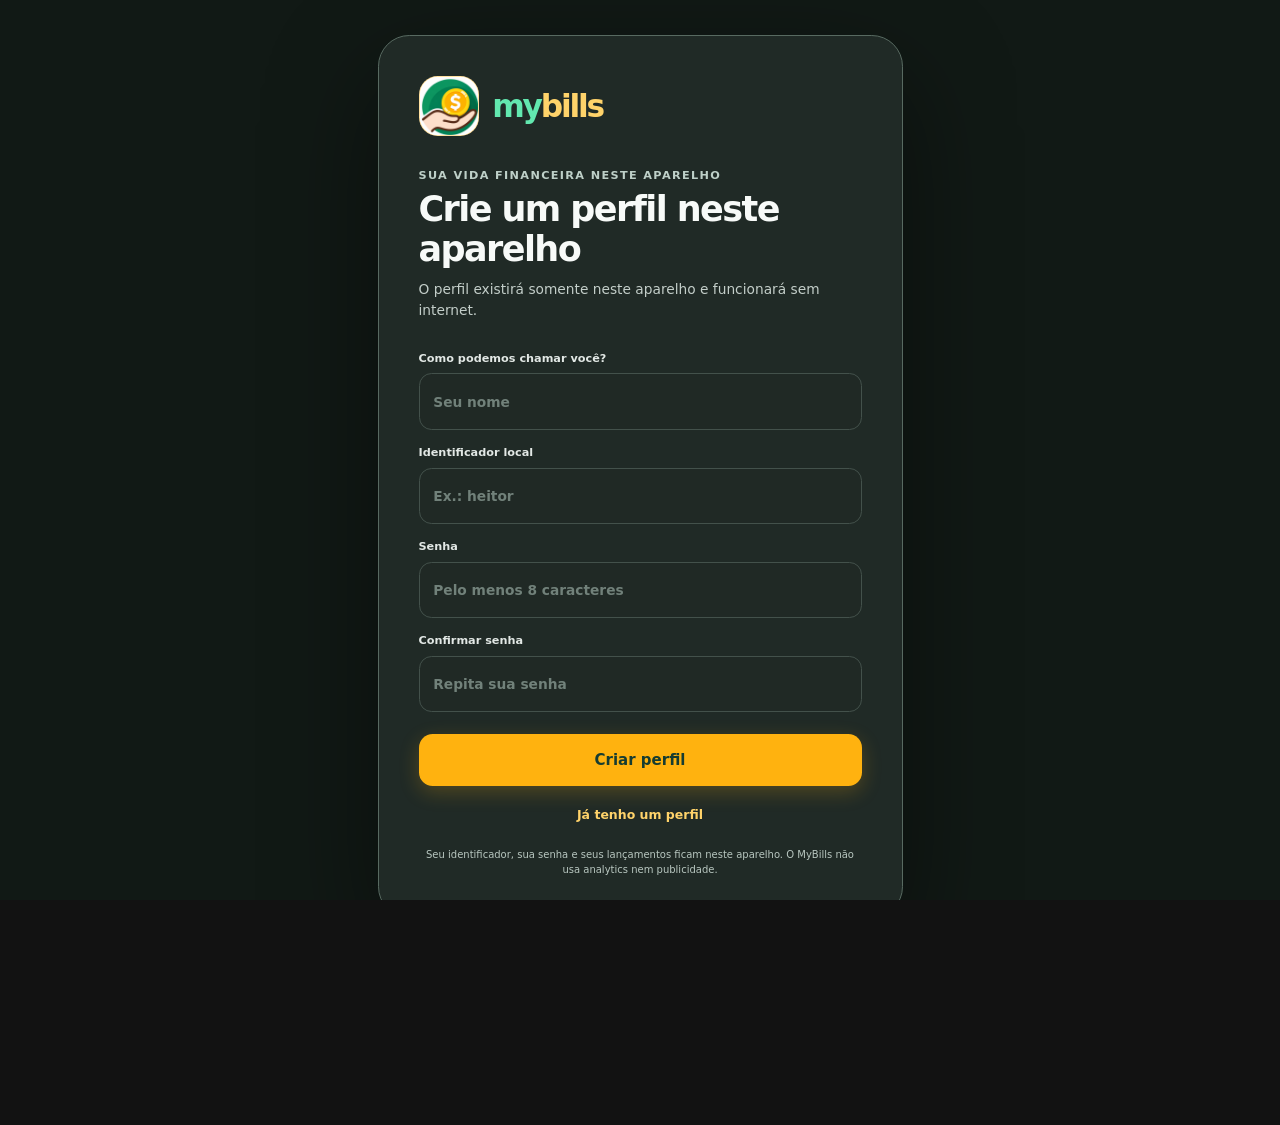
==== mybills/index.html @ c4ee807b "Publica portfólio com privacidade e acessibilidade" ====
<!doctype html>
<html lang="pt-BR">
<head>
  <meta charset="UTF-8" />
  <meta name="viewport" content="width=device-width, initial-scale=1.0" />
  <meta name="theme-color" content="#18201d" />
  <meta http-equiv="Content-Security-Policy" content="default-src 'self' data: blob:; script-src 'self'; style-src 'self' 'unsafe-inline'; img-src 'self' data:; connect-src 'self' http:" />
  <title>mybills — Seu dinheiro, com clareza</title>
  <meta name="description" content="Protótipo offline para organizar receitas, despesas e simular o futuro financeiro." />
  <link rel="stylesheet" href="styles.css?v=20261004-15" />
</head>
<body>
  <section class="auth-gate" id="authGate" aria-labelledby="authTitle">
    <div class="auth-card">
      <div class="auth-brand"><span class="auth-logo"><img src="assets/mybills-icon.png" alt="" /></span><span class="brand-name"><b>my</b><em>bills</em></span></div>
      <p class="eyebrow">Sua vida financeira neste aparelho</p>
      <h1 id="authTitle">Entre para continuar</h1>
      <p class="auth-copy" id="authCopy">Entre no perfil local deste aparelho. Nenhum documento pessoal é necessário.</p>
      <form id="authForm">
        <label id="authNameField" hidden>Como podemos chamar você?<input id="authName" autocomplete="name" maxlength="50" placeholder="Seu nome" /></label>
        <label>Identificador local<input id="authIdentifier" autocomplete="username" minlength="3" maxlength="40" placeholder="Ex.: heitor" required /></label>
        <label>Senha<input id="authPassword" type="password" autocomplete="current-password" minlength="8" maxlength="72" placeholder="Pelo menos 8 caracteres" required /></label>
        <label id="authConfirmField" hidden>Confirmar senha<input id="authConfirm" type="password" autocomplete="new-password" minlength="8" maxlength="72" placeholder="Repita sua senha" /></label>
        <p class="auth-error" id="authError" role="alert" hidden></p>
        <button class="primary-button auth-submit" id="authSubmit" type="submit">Entrar</button>
      </form>
      <button class="auth-switch" id="authSwitch" type="button">Ainda não tenho conta</button>
      <p class="auth-security">Seu identificador, sua senha e seus lançamentos ficam neste aparelho. O MyBills não usa analytics nem publicidade.</p>
    </div>
  </section>
  <div class="noise" aria-hidden="true"></div>
  <div class="app-shell" id="appShell" hidden>
    <aside class="sidebar">
      <a class="brand" href="#" aria-label="Orbe, início">
        <span class="brand-mark"><img src="assets/mybills-logo.png" alt="" /></span>
        <span class="brand-name"><b>my</b><em>bills</em></span>
      </a>

      <nav class="nav" aria-label="Navegação principal">
        <button class="nav-item active" data-view="overview">
          <span class="nav-icon app-icon icon-home" aria-hidden="true"></span><span>Visão geral</span>
        </button>
        <button class="nav-item" data-view="transactions">
          <span class="nav-icon app-icon icon-movements" aria-hidden="true"></span><span>Movimentações</span>
        </button>
        <button class="mobile-add-button mobile-only" id="mobileNewEntryBtn" aria-label="Adicionar lançamento"><span>＋</span></button>
        <button class="nav-item" data-view="projection">
          <span class="nav-icon app-icon icon-planning" aria-hidden="true"></span><span>Planejamento</span>
        </button>
        <button class="nav-item mobile-only" id="mobileDataBtn">
          <span class="nav-icon app-icon icon-data" aria-hidden="true"></span><span>Dados</span>
        </button>
      </nav>

      <div class="sidebar-bottom">
        <div class="privacy-card">
          <span class="privacy-icon">◆</span>
          <div><strong>Offline + sincronizado</strong><small>Funciona sem internet e atualiza sua conta ao reconectar.</small></div>
        </div>
        <button class="nav-item" id="exportBtn"><span class="nav-icon">↓</span><span>Enviar ao celular</span></button>
        <button class="nav-item" id="importBtn"><span class="nav-icon">↑</span><span>Receber do celular</span></button>
        <a class="nav-item" href="legal/"><span class="nav-icon">ⓘ</span><span>Privacidade e termos</span></a>
      </div>
    </aside>

    <main>
      <header class="topbar">
        <div>
          <p class="eyebrow" id="todayLabel"></p>
          <h1 id="pageTitle">Seu dinheiro, <span>com clareza.</span></h1>
        </div>
        <div class="mobile-brand mobile-only"><span class="brand-mark"><img src="assets/mybills-logo.png" alt="" /></span><span class="brand-name"><b>my</b><em>bills</em></span></div>
        <div class="top-actions">
          <div class="save-status" id="saveStatus"><i></i><span>Salvamento automático</span></div>
          <div class="account-menu"><span id="accountName">Minha conta</span><button id="logoutBtn" type="button" title="Sair da conta">Sair</button></div>
          <button class="icon-button" id="themeToggle" title="Ativar modo claro" aria-label="Ativar modo claro"><span class="app-icon icon-theme" aria-hidden="true"></span></button>
          <button class="icon-button" id="resetBtn" title="Apagar todos os lançamentos" aria-label="Apagar todos os lançamentos">↻</button>
          <button class="primary-button" id="newEntryBtn"><span>＋</span> Adicionar lançamento</button>
        </div>
      </header>

      <section class="view active" id="overviewView">
        <section class="mobile-welcome mobile-only">
          <div><p>Organize sua vida financeira</p><h2>Seu dinheiro, com clareza.</h2></div>
          <button class="primary-button" id="mobileHeroAddBtn"><span>＋</span> Adicionar lançamento</button>
        </section>
        <div class="month-control">
          <button id="prevMonth" aria-label="Mês anterior">‹</button>
          <strong id="selectedMonth"></strong>
          <button id="nextMonth" aria-label="Próximo mês">›</button>
        </div>

        <section class="hero-balance">
          <div>
            <div class="balance-label"><span>Saldo projetado no fim do mês</span><button id="toggleBalance" aria-label="Ocultar valores">◉</button></div>
            <div class="balance-line">
              <h2 id="balanceValue">R$ 0,00</h2>
              <span class="change-pill" id="balanceChange">+0%</span>
            </div>
            <p id="balanceHint">Depois de todas as contas previstas para este mês.</p>
          </div>
          <div class="health-score">
            <div class="score-ring" id="scoreRing"><span id="scoreValue">0</span></div>
            <div><small>Saúde financeira</small><strong id="scoreLabel">Calculando</strong></div>
          </div>
        </section>

        <section class="metrics-grid">
          <article class="metric-card income" data-metric="income" role="button" tabindex="0" aria-label="Ver detalhes das receitas">
            <div class="metric-head"><span>Receitas</span><i>↗</i></div>
            <strong id="incomeValue">R$ 0,00</strong>
            <small id="incomeCount">0 lançamentos</small>
          </article>
          <article class="metric-card expense" data-metric="expense" role="button" tabindex="0" aria-label="Ver detalhes das despesas">
            <div class="metric-head"><span>Despesas</span><i>↘</i></div>
            <strong id="expenseValue">R$ 0,00</strong>
            <small id="expenseCount">0 contas</small>
          </article>
          <article class="metric-card saved" data-metric="saved" role="button" tabindex="0" aria-label="Ver cálculo do valor livre">
            <div class="metric-head"><span>Valor livre</span><i>◇</i></div>
            <strong id="savedValue">R$ 0,00</strong>
            <small id="savedRate">0% da receita</small>
          </article>
        </section>

        <section class="dashboard-grid">
          <article class="panel chart-panel">
            <div class="panel-head">
              <div><p class="eyebrow">Fluxo financeiro</p><h3>Próximos 6 meses</h3></div>
              <div class="legend"><span><i class="green-dot"></i>Receitas</span><span><i class="coral-dot"></i>Despesas</span></div>
            </div>
            <div class="chart" id="cashflowChart" aria-label="Gráfico de fluxo financeiro"></div>
          </article>

          <article class="panel bills-panel">
            <div class="panel-head">
              <div><p class="eyebrow">Agenda</p><h3>Próximas contas</h3></div>
              <button class="text-button" data-go="transactions">Ver todas →</button>
            </div>
            <div class="bill-list" id="upcomingBills"></div>
          </article>
        </section>

        <section class="insight-card" id="insightCard">
          <div class="insight-mark">✦</div>
          <div><span>Análise financeira</span><p id="insightText"></p></div>
          <button data-go="projection">Ver planejamento →</button>
        </section>
      </section>

      <section class="view" id="transactionsView">
        <div class="section-heading">
          <div><p class="eyebrow">Histórico e planejamento</p><h2>Seus lançamentos</h2></div>
          <div class="filter-pills" id="transactionFilters">
            <button class="active" data-filter="all">Todos</button>
            <button data-filter="income">Receitas</button>
            <button data-filter="expense">Despesas</button>
          </div>
        </div>
        <div class="transaction-table-wrap">
          <table>
            <thead><tr><th>Descrição</th><th>Categoria</th><th>Vencimento</th><th>Recorrência</th><th class="right">Valor</th><th></th></tr></thead>
            <tbody id="transactionTable"></tbody>
          </table>
          <div class="empty-state" id="transactionEmpty" hidden><span>○</span><h3>Nada por aqui</h3><p>Adicione seu primeiro lançamento para começar.</p></div>
        </div>
      </section>

      <section class="view" id="projectionView">
        <div class="section-heading">
          <div><p class="eyebrow">Laboratório financeiro</p><h2>Simule antes de decidir</h2><p class="section-subtitle">Veja como uma compra ou mudança de renda afeta os próximos meses.</p></div>
        </div>
        <div class="simulator-grid">
          <article class="panel simulator-controls">
            <div class="panel-head"><div><p class="eyebrow">Novo cenário</p><h3>Ajuste as variáveis</h3></div></div>
            <label>Tipo de simulação
              <select id="simulationType"><option value="expense">Nova despesa</option><option value="income">Renda extra</option></select>
            </label>
            <label>Valor total <div class="input-money"><span>R$</span><input id="simulationValue" type="number" min="0" step="50" value="2400" /></div></label>
            <label>Número de parcelas <div class="range-row"><input id="simulationInstallments" type="range" min="1" max="24" value="6" /><output id="installmentsOutput">6x</output></div></label>
            <label>A partir de <input id="simulationStart" type="month" /></label>
            <div class="simulation-summary">
              <span>Impacto mensal</span><strong id="monthlyImpact">R$ 400,00</strong>
            </div>
          </article>
          <article class="panel projection-panel">
            <div class="panel-head"><div><p class="eyebrow">Resultado</p><h3>Saldo acumulado em 12 meses</h3></div><span class="scenario-badge">Cenário simulado</span></div>
            <div class="projection-result"><small>Saldo final previsto</small><strong id="projectionFinal">R$ 0,00</strong><span id="projectionDelta">R$ 0,00 vs. cenário atual</span></div>
            <div class="line-chart" id="projectionChart"></div>
            <div class="projection-legend"><span><i class="base-line"></i>Cenário atual</span><span><i class="scenario-line"></i>Com simulação</span></div>
          </article>
        </div>
        <article class="panel projection-table-panel">
          <div class="panel-head"><div><p class="eyebrow">Detalhamento</p><h3>Previsão mês a mês</h3></div></div>
          <div class="projection-months" id="projectionMonths"></div>
        </article>
      </section>
    </main>
  </div>

  <div class="detail-overlay" id="metricDetail" hidden>
    <aside class="detail-sheet" role="dialog" aria-modal="true" aria-labelledby="detailTitle">
      <div class="detail-head">
        <div><p class="eyebrow" id="detailEyebrow">Detalhamento do mês</p><h2 id="detailTitle">Composição dos valores</h2></div>
        <button id="closeDetail" aria-label="Fechar detalhes">×</button>
      </div>
      <div class="detail-total">
        <span id="detailTotalLabel">Total</span>
        <strong id="detailTotal">R$ 0,00</strong>
        <small id="detailPeriod"></small>
      </div>
      <div class="detail-formula" id="detailFormula" hidden></div>
      <div class="detail-content" id="detailContent"></div>
    </aside>
  </div>

  <div class="mobile-data-overlay" id="mobileDataModal" hidden>
    <section class="mobile-data-sheet" role="dialog" aria-modal="true" aria-labelledby="mobileDataTitle">
      <div class="detail-head"><div><p class="eyebrow">Seus dados</p><h2 id="mobileDataTitle">Backup e preferências</h2></div><button id="closeMobileData" aria-label="Fechar">×</button></div>
      <p class="mobile-data-copy">Transfira diretamente entre celular e computador pela mesma rede Wi-Fi, sem internet e sem arquivos.</p>
      <button class="mobile-data-action primary" id="mobileExportBtn"><span>▦</span><div><strong>Enviar ao computador</strong><small>Ler o QR Code mostrado no PC</small></div></button>
      <div class="transfer-code-row"><input id="mobileTransferCode" inputmode="numeric" maxlength="6" placeholder="Código de 6 números" /><button class="mobile-data-action" id="mobileImportBtn"><span>↓</span><div><strong>Receber do computador</strong><small>Digite o código mostrado no PC</small></div></button></div>
      <button class="mobile-data-action" id="mobileBiometricBtn" hidden><span>◉</span><div><strong>Ativar biometria</strong><small>Desbloquear com digital ou reconhecimento facial</small></div></button>
      <button class="mobile-data-action" id="mobileThemeBtn"><span><i class="app-icon icon-theme" aria-hidden="true"></i></span><div><strong>Alternar aparência</strong><small>Trocar entre modo claro e escuro</small></div></button>
      <a class="mobile-data-action" href="legal/"><span>ⓘ</span><div><strong>Privacidade e termos</strong><small>Como os dados ficam armazenados</small></div></a>
      <button class="mobile-data-action danger" id="mobileLogoutBtn"><span>⇥</span><div><strong>Sair da conta</strong><small>Trocar o usuário deste aparelho</small></div></button>
    </section>
  </div>

  <div class="modal-backdrop" id="transferModal" hidden>
    <section class="transfer-modal" role="dialog" aria-modal="true" aria-labelledby="transferTitle">
      <div class="modal-head"><div><p class="eyebrow">Transferência direta</p><h2 id="transferTitle">Conectar aparelhos</h2></div><button id="closeTransferModal" aria-label="Fechar">×</button></div>
      <div class="transfer-visual" id="transferQrWrap" hidden><img id="transferQr" alt="QR Code temporário para transferência" /></div>
      <div class="transfer-code" id="transferCodeWrap" hidden><span>Código temporário</span><strong id="transferCode">000 000</strong></div>
      <p class="transfer-message" id="transferMessage"></p>
      <small class="transfer-note">Os aparelhos precisam estar na mesma rede Wi-Fi. A conexão expira em cinco minutos e é encerrada após o uso.</small>
    </section>
  </div>

  <div class="modal-backdrop" id="entryModal" hidden>
    <div class="modal" role="dialog" aria-modal="true" aria-labelledby="modalTitle">
      <div class="modal-head"><div><p class="eyebrow">Organize sua vida financeira</p><h2 id="modalTitle">Novo lançamento</h2></div><button id="closeModal" aria-label="Fechar">×</button></div>
      <form id="entryForm">
        <input type="hidden" id="entryId" />
        <div class="type-toggle"><label><input type="radio" name="type" value="expense" checked /><span>Despesa</span></label><label><input type="radio" name="type" value="income" /><span>Receita</span></label></div>
        <label>Descrição<input id="entryDescription" required maxlength="60" placeholder="Ex.: Aluguel, salário..." /></label>
        <div class="form-row">
          <label>Valor <div class="input-money"><span>R$</span><input id="entryValue" required type="number" min="0.01" step="0.01" placeholder="0,00" /></div></label>
          <label>Vencimento<input id="entryDate" required type="date" /></label>
        </div>
        <div class="form-row">
          <label>Categoria<select id="entryCategory"><option>Moradia</option><option>Alimentação</option><option>Transporte</option><option>Saúde</option><option>Lazer</option><option>Assinaturas</option><option>Salário</option><option>Freelance</option><option>Outros</option></select></label>
          <label>Recorrência<select id="entryRecurrence"><option value="once">Somente uma vez</option><option value="monthly">Todo mês</option><option value="installments">Parcelado</option></select></label>
        </div>
        <label id="installmentsField" hidden>Número de parcelas<input id="entryInstallments" type="number" min="2" max="60" value="2" /></label>
        <div class="form-actions"><button type="button" class="draft-clear-button" id="clearDraftBtn">Limpar</button><button type="submit" class="primary-button">Salvar lançamento</button></div>
      </form>
    </div>
  </div>

  <div class="toast" id="toast" role="status"></div>
  <script src="app.js?v=20261005-1"></script>
</body>
</html>
---- mybills/styles.css ----
:root{--bg:#f7faf8;--surface:#fff;--border:#dce9e3;--text:#163c31;--muted:#667a72;--teal:#07885b;--teal-dark:#07583a;--mint:#e5f4ed;--green:#07885b;--coral:#d95c4a;--blue:#ffb20f;--gold:#ffb20f;--gold-light:#ffd51b;--gold-soft:#fff4cc;--brown:#69311c;--cream:#fff8f2;--sidebar:236px}
*{box-sizing:border-box}html{color-scheme:light}body{margin:0;min-width:320px;min-height:100vh;background:var(--bg);color:var(--text);font-family:Manrope,system-ui,sans-serif}button,input,select{font:inherit}button{cursor:pointer}button,[role="button"],.import-label{touch-action:manipulation;-webkit-tap-highlight-color:transparent}button>*{pointer-events:none}.noise{display:none}.app-shell{min-height:100vh}.sidebar{position:fixed;inset:0 auto 0 0;z-index:5;width:var(--sidebar);display:flex;flex-direction:column;padding:27px 16px;border-right:1px solid var(--border);background:#fff}.brand{display:flex;align-items:center;gap:10px;padding:0 12px 36px;color:var(--text);font-size:20px;font-weight:800;letter-spacing:-.04em;text-decoration:none}.brand-mark{display:grid;width:36px;height:36px;place-items:center;border-radius:12px;background:var(--teal);color:#fff;font-size:18px;box-shadow:0 5px 16px rgba(12,121,105,.18)}.nav{display:grid;gap:4px}.nav-item{display:flex;width:100%;align-items:center;gap:11px;padding:10px 12px;border:0;border-radius:12px;background:transparent;color:#677874;font-size:13px;font-weight:600;text-align:left;transition:.18s}.nav-item:hover{background:#f5f8f7;color:var(--text)}.nav-item.active{background:#e9f5f2;color:var(--teal)}.nav-icon{width:20px;text-align:center;font-size:16px}.sidebar-bottom{display:grid;gap:3px;margin-top:auto}.privacy-card{display:flex;gap:10px;margin:0 0 12px;padding:14px 12px;border:1px solid #dcebe7;border-radius:13px;background:#f4f9f8}.privacy-icon{padding-top:2px;color:var(--teal);font-size:11px}.privacy-card strong,.privacy-card small{display:block}.privacy-card strong{margin-bottom:4px;font-size:11px}.privacy-card small{color:var(--muted);font-size:9px;line-height:1.45}.import-label input{display:none}main{max-width:1560px;margin-left:var(--sidebar);padding:0 clamp(24px,4vw,54px) 60px}.topbar{display:flex;min-height:76px;align-items:center;justify-content:space-between;margin:0 calc(clamp(24px,4vw,54px)*-1) 30px;padding:0 clamp(24px,4vw,54px);border-bottom:1px solid var(--border);background:rgba(255,255,255,.86);backdrop-filter:blur(12px)}.eyebrow{margin:0 0 6px;color:var(--muted);font-size:9px;font-weight:700;letter-spacing:.12em;text-transform:uppercase}.topbar h1{margin:0;font-size:14px;font-weight:800;letter-spacing:-.02em}.topbar h1 span{color:var(--muted);font-weight:500}.top-actions{display:flex;gap:9px}.primary-button,.secondary-button,.icon-button{min-height:42px;padding:0 17px;border:0;border-radius:11px;font-size:12px;font-weight:800;transition:.2s}.primary-button{background:var(--teal);color:#fff;box-shadow:0 5px 16px rgba(12,121,105,.18)}.primary-button:hover{transform:translateY(-1px);background:#096b5d}.secondary-button,.icon-button{border:1px solid var(--border);background:#fff;color:var(--text)}.icon-button{width:42px;padding:0;font-size:17px}.view{display:none;animation:reveal .3s ease}.view.active{display:block}@keyframes reveal{from{opacity:0;transform:translateY(4px)}}.month-control{display:flex;align-items:center;gap:12px;margin-bottom:14px}.month-control button{padding:0 4px;border:0;background:transparent;color:var(--muted);font-size:21px}.month-control button:hover{color:var(--teal)}.month-control strong{min-width:132px;text-align:center;color:#526461;font-size:11px;font-weight:700;text-transform:capitalize}.hero-balance{display:flex;align-items:center;justify-content:space-between;margin-bottom:16px;padding:27px 28px;border:1px solid var(--border);border-radius:18px;background:#fff;box-shadow:0 2px 14px rgba(25,55,50,.035)}.balance-label{display:flex;gap:8px;margin-bottom:8px;color:var(--muted);font-size:11px;font-weight:600}.balance-label button{padding:0;border:0;background:0;color:#8da09b}.balance-line{display:flex;align-items:center;gap:14px}.balance-line h2{margin:0;font-size:clamp(35px,5vw,54px);font-weight:800;letter-spacing:-.055em}.change-pill{padding:5px 8px;border-radius:99px;background:#e7f3e9;color:var(--green);font-size:9px;font-weight:800}.hero-balance p{margin:8px 0 0;color:#84928f;font-size:10px}.health-score{display:flex;align-items:center;gap:13px}.score-ring{--score:0deg;position:relative;display:grid;width:60px;height:60px;place-items:center;border-radius:50%;background:conic-gradient(var(--teal) var(--score),#e6eeec 0)}.score-ring:after{position:absolute;inset:6px;border-radius:50%;background:#fff;content:""}.score-ring span{position:relative;z-index:1;color:var(--teal);font-size:13px;font-weight:800}.health-score small,.health-score strong{display:block}.health-score small{margin-bottom:3px;color:var(--muted);font-size:9px}.health-score strong{font-size:12px}.metrics-grid{display:grid;grid-template-columns:repeat(3,1fr);gap:14px;margin-bottom:16px}.metric-card,.panel{border:1px solid var(--border);border-radius:16px;background:#fff;box-shadow:0 2px 14px rgba(25,55,50,.035)}.metric-card{padding:20px}.metric-head{display:flex;justify-content:space-between;margin-bottom:13px;color:var(--muted);font-size:10px;font-weight:700}.metric-head i{display:grid;width:30px;height:30px;place-items:center;margin-top:-5px;border-radius:9px;font-style:normal;font-size:13px}.income .metric-head i{background:#e7f3e9;color:var(--green)}.expense .metric-head i{background:#f8eae4;color:var(--coral)}.saved .metric-head i{background:#e3eef8;color:var(--blue)}.metric-card strong{display:block;margin-bottom:6px;font-size:22px;font-weight:800;letter-spacing:-.04em}.metric-card small{color:#71827e;font-size:9px}.dashboard-grid{display:grid;grid-template-columns:minmax(0,1.5fr) minmax(280px,.8fr);gap:14px}.panel{padding:21px}.panel-head{display:flex;align-items:flex-start;justify-content:space-between;margin-bottom:18px}.panel-head h3{margin:0;font-size:15px;font-weight:800;letter-spacing:-.02em}.legend{display:flex;gap:13px;color:var(--muted);font-size:8px}.legend span{display:flex;align-items:center;gap:5px}.legend i{width:6px;height:6px;border-radius:50%}.green-dot{background:#5bc1af}.coral-dot{background:#e6a189}.chart-panel{border-color:#214c46;background:var(--teal-dark);color:#fff}.chart-panel .eyebrow,.chart-panel .legend{color:#99bdb7}.chart{display:flex;height:178px;align-items:flex-end;gap:clamp(12px,3vw,30px);margin-bottom:20px;padding:13px 8px 0;border-bottom:1px solid rgba(255,255,255,.13);background:repeating-linear-gradient(to bottom,transparent 0,transparent 43px,rgba(255,255,255,.06) 44px)}.chart-group{position:relative;display:flex;flex:1;height:100%;align-items:flex-end;justify-content:center;gap:4px}.bar{width:min(14px,35%);min-height:2px;border-radius:4px 4px 0 0;transition:height .45s}.bar.income{background:#5bc1af}.bar.expense{background:#e6a189;opacity:.82}.chart-group label{position:absolute;bottom:-19px;color:#9fbdb8;font-size:8px}.text-button{border:0;background:0;color:var(--teal);font-size:9px;font-weight:800}.bill-list{display:grid}.bill-row{display:grid;grid-template-columns:36px 1fr auto;gap:11px;align-items:center;padding:11px 0;border-top:1px solid #edf1f0}.bill-row:first-child{padding-top:1px;border-top:0}.bill-icon{display:grid;width:36px;height:36px;place-items:center;border-radius:10px;background:#e8f4f1;color:var(--teal);font-size:11px;font-weight:800}.bill-row strong,.bill-row small{display:block}.bill-row strong{margin-bottom:3px;font-size:10px}.bill-row small{color:#7a8986;font-size:8px}.bill-value{text-align:right;font-size:10px;font-weight:800}.bill-value.overdue{color:var(--coral)}.insight-card{display:grid;grid-template-columns:38px 1fr auto;gap:14px;align-items:center;margin-top:14px;padding:17px 20px;border:1px solid #d7e9e5;border-radius:16px;background:var(--mint)}.insight-mark{display:grid;width:36px;height:36px;place-items:center;border-radius:11px;background:#fff;color:var(--teal);box-shadow:0 2px 8px rgba(12,121,105,.08)}.insight-card span{display:block;margin-bottom:3px;color:var(--teal);font-size:8px;font-weight:800;letter-spacing:.13em;text-transform:uppercase}.insight-card p{margin:0;color:#506864;font-size:10px}.insight-card button{border:0;background:0;color:var(--teal);font-size:9px;font-weight:800}.section-heading{display:flex;align-items:flex-end;justify-content:space-between;margin:0 0 22px}.section-heading h2{margin:0;font-size:32px;font-weight:800;letter-spacing:-.045em}.section-subtitle{margin:6px 0 0;color:var(--muted);font-size:11px}.filter-pills{display:flex;padding:3px;border:1px solid var(--border);border-radius:10px;background:#fff}.filter-pills button{padding:7px 12px;border:0;border-radius:7px;background:0;color:var(--muted);font-size:9px;font-weight:700}.filter-pills button.active{background:#e9f5f2;color:var(--teal)}.transaction-table-wrap{overflow:hidden;border:1px solid var(--border);border-radius:16px;background:#fff;box-shadow:0 2px 14px rgba(25,55,50,.035)}table{width:100%;border-collapse:collapse}th{padding:14px 18px;background:#f9fbfa;color:#71827e;font-size:8px;font-weight:800;letter-spacing:.1em;text-align:left;text-transform:uppercase}td{padding:15px 18px;border-top:1px solid #edf1f0;color:#526461;font-size:10px}td:first-child{color:var(--text);font-weight:700}.right{text-align:right}.amount-income{color:var(--teal);font-weight:800}.amount-expense{color:var(--text);font-weight:800}.row-actions{text-align:right;white-space:nowrap}.row-actions button{padding:3px 5px;border:0;background:0;color:#84938f}.row-actions button:hover{color:var(--coral)}.category-tag{padding:4px 7px;border-radius:6px;background:#eef4f2;color:#526d67;font-size:8px}.recurrence-tag{color:#72827e}.empty-state{padding:60px 20px;text-align:center}.empty-state span{color:var(--teal);font-size:30px}.empty-state h3{margin:10px 0 5px}.empty-state p{color:var(--muted);font-size:10px}.simulator-grid{display:grid;grid-template-columns:minmax(280px,.65fr) minmax(0,1.35fr);gap:14px}.simulator-controls{display:grid;align-content:start;gap:16px}.simulator-controls label,.modal label{display:grid;gap:7px;color:#526461;font-size:9px;font-weight:700}input,select{width:100%;padding:11px;border:1px solid #d8e3e0;border-radius:10px;outline:0;background:#fbfcfc;color:var(--text);font-size:11px}input:focus,select:focus{border-color:var(--teal);box-shadow:0 0 0 3px rgba(12,121,105,.08)}.input-money{display:flex;align-items:center;overflow:hidden;border:1px solid #d8e3e0;border-radius:10px;background:#fbfcfc}.input-money:focus-within{border-color:var(--teal);box-shadow:0 0 0 3px rgba(12,121,105,.08)}.input-money span{padding-left:11px;color:var(--muted);font-size:10px;font-weight:700}.input-money input{border:0;box-shadow:none}.range-row{display:grid;grid-template-columns:1fr 42px;align-items:center;gap:12px}.range-row input{padding:0;accent-color:var(--teal)}.range-row output{color:var(--teal);font-size:11px;font-weight:800;text-align:center}.simulation-summary{display:flex;align-items:center;justify-content:space-between;padding-top:16px;border-top:1px solid var(--border)}.simulation-summary span{color:var(--muted);font-size:9px}.simulation-summary strong{font-size:17px}.scenario-badge{padding:5px 8px;border-radius:20px;background:#e3eef8;color:#4974a8;font-size:8px;font-weight:700}.projection-result small,.projection-result strong,.projection-result span{display:block}.projection-result small{color:var(--muted);font-size:8px}.projection-result strong{margin:3px 0;font-size:29px;letter-spacing:-.05em}.projection-result span{color:var(--muted);font-size:8px}.line-chart{height:188px;margin-top:10px}.line-chart svg{width:100%;height:100%;overflow:visible}.chart-grid-line{stroke:#edf1f0;stroke-width:1}.base-path{fill:none;stroke:#9aaba7;stroke-width:1.5;stroke-dasharray:4 4}.scenario-path{fill:none;stroke:var(--teal);stroke-width:2}.area-path{fill:url(#areaGradient)}.projection-legend{display:flex;justify-content:center;gap:18px;color:var(--muted);font-size:8px}.projection-legend span{display:flex;align-items:center;gap:6px}.projection-legend i{width:13px;height:2px}.base-line{background:#9aaba7}.scenario-line{background:var(--teal)}.projection-table-panel{margin-top:14px}.projection-months{display:grid;grid-template-columns:repeat(6,1fr);gap:1px;overflow:hidden;border:1px solid var(--border);border-radius:10px;background:var(--border)}.projection-month{padding:13px;background:#fbfcfc}.projection-month span,.projection-month strong,.projection-month small{display:block}.projection-month span{color:var(--muted);font-size:8px;font-weight:800;text-transform:uppercase}.projection-month strong{margin:7px 0 3px;font-size:12px}.projection-month small{color:#84938f;font-size:7px}.modal-backdrop{position:fixed;inset:0;z-index:20;display:grid;place-items:center;padding:20px;background:rgba(16,45,41,.48);backdrop-filter:blur(6px)}.modal-backdrop[hidden]{display:none}.modal{width:min(490px,100%);padding:25px;border:1px solid #e1e9e7;border-radius:22px;background:#fff;box-shadow:0 30px 90px rgba(16,45,41,.2)}.modal-head{display:flex;justify-content:space-between;margin-bottom:22px}.modal-head h2{margin:0;font-size:23px;letter-spacing:-.04em}.modal-head button{width:32px;height:32px;border:0;border-radius:50%;background:#f0f5f4;color:var(--muted);font-size:19px}.modal form{display:grid;gap:14px}.type-toggle{display:grid;grid-template-columns:1fr 1fr;gap:4px;padding:4px;border-radius:10px;background:#f0f5f4}.type-toggle label{display:block}.type-toggle input{display:none}.type-toggle span{display:block;padding:9px;border-radius:7px;color:var(--muted);text-align:center}.type-toggle input:checked+span{background:#fff;color:var(--teal);box-shadow:0 2px 7px rgba(25,55,50,.08)}.form-row{display:grid;grid-template-columns:1fr 1fr;gap:11px}.form-actions{display:flex;justify-content:flex-end;gap:8px;margin-top:6px}.toast{position:fixed;right:25px;bottom:25px;z-index:30;padding:12px 16px;border-radius:10px;background:var(--teal-dark);color:#fff;font-size:10px;font-weight:800;opacity:0;box-shadow:0 8px 25px rgba(23,61,56,.2);transform:translateY(70px);transition:.3s}.toast.show{opacity:1;transform:translateY(0)}.hidden-values #balanceValue,.hidden-values .metric-card strong,.hidden-values .bill-value,.hidden-values td.right,.hidden-values .projection-result strong,.hidden-values .projection-month strong{filter:blur(7px);user-select:none}
@media(max-width:900px){:root{--sidebar:76px}.sidebar{padding:27px 12px}.brand span:last-child,.nav-item span:last-child,.privacy-card,.sidebar-bottom .nav-item span:nth-child(2){display:none}.brand{justify-content:center;padding-inline:0}.nav-item{justify-content:center}.dashboard-grid,.simulator-grid{grid-template-columns:1fr}.projection-months{grid-template-columns:repeat(3,1fr)}}
@media(max-width:620px){:root{--sidebar:0px}.sidebar{inset:auto 0 0;width:100%;height:64px;flex-direction:row;padding:7px 10px;border:0;border-top:1px solid var(--border)}.brand,.sidebar-bottom{display:none}.nav{width:100%;grid-template-columns:repeat(3,1fr)}.nav-item{flex-direction:column;gap:1px;padding:5px;font-size:8px}.nav-item span:last-child{display:block}.nav-icon{font-size:14px}main{margin-left:0;padding:0 17px 90px}.topbar{margin:0 -17px 22px;padding:0 17px}.topbar h1{font-size:12px}.icon-button{display:none}.primary-button{padding-inline:12px}.hero-balance{align-items:flex-end;padding:21px 18px}.health-score div:last-child{display:none}.score-ring{width:48px;height:48px}.metrics-grid{grid-template-columns:1fr 1fr}.metric-card.saved{grid-column:span 2}.dashboard-grid{grid-template-columns:1fr}.insight-card{grid-template-columns:36px 1fr}.insight-card button{display:none}.section-heading{display:block}.filter-pills{width:max-content;margin-top:18px}th:nth-child(2),td:nth-child(2),th:nth-child(4),td:nth-child(4){display:none}th,td{padding:12px 9px}.form-row{grid-template-columns:1fr}.projection-months{grid-template-columns:repeat(2,1fr)}}
body{font-family:"Segoe UI",system-ui,sans-serif}
.brand-mark{position:relative;display:block;overflow:hidden;width:38px;height:38px;border-radius:50%;background:#fff;box-shadow:0 4px 14px rgba(7,136,91,.18)}
.brand-mark img{position:absolute;width:67px;height:67px;max-width:none;left:-15px;top:-7px}
.brand-name{display:flex;gap:0;font-size:21px;font-weight:900;letter-spacing:-.07em}.brand-name b{color:#07583a}.brand-name em{color:#ffb20f;font-style:normal}
.primary-button{background:#ffb20f;color:#163c31;box-shadow:0 5px 16px rgba(255,178,15,.22)}.primary-button:hover{background:#ffd51b;color:#163c31}
.nav-item.active{background:#e5f4ed;color:#07885b}.chart-panel{border-color:#07583a;background:#07583a}.bar.income,.green-dot{background:#07885b}.chart-panel .bar.income,.chart-panel .green-dot{background:#2fc58b}.bar.expense,.coral-dot{background:#ffb20f}.chart-panel .bar.expense,.chart-panel .coral-dot{background:#ffb20f;opacity:1}
.saved .metric-head i{background:#fff4cc;color:#69311c}.insight-mark{background:#ffb20f;color:#07583a}.scenario-badge{background:#fff4cc;color:#69311c}.scenario-path{stroke:#ffb20f}.scenario-line{background:#ffb20f}.range-row input{accent-color:#ffb20f}.range-row output{color:#69311c}.toast{background:#07583a}.bill-value.overdue{color:#d95c4a}
.save-status{display:flex;align-items:center;gap:7px;margin-right:4px;color:#667a72;font-size:9px;font-weight:700;transition:.2s}.save-status i{width:7px;height:7px;border-radius:50%;background:#07885b;box-shadow:0 0 0 3px #e5f4ed;transition:.2s}.save-status.saving i{background:#ffb20f;box-shadow:0 0 0 3px #fff4cc}.save-status.saving span{color:#69311c}.top-actions .primary-button{white-space:nowrap}@media(max-width:720px){.save-status{display:none}.top-actions{gap:7px}}@media(max-width:620px){#themeToggle{display:grid}#resetBtn{display:none}}

/* Tema escuro mybills */
:root{--bg:#18201d;--surface:#2a3430;--border:#3c4a44;--text:#f4f7f5;--muted:#a6b2ad;--teal:#14a873;--teal-dark:#07583a;--mint:#243d34;--green:#20b77c;--coral:#e57462;--blue:#ffb20f;--cream:#303b36}
html{color-scheme:dark}body{background:radial-gradient(circle at 72% -10%,#35413c 0,#242e29 38%,#18201d 78%) fixed;color:var(--text)}
.sidebar{border-color:#2f3c36;background:linear-gradient(180deg,#14211d 0,#101815 100%)}
.brand{color:#fff}.brand-mark{border:2px solid rgba(255,178,15,.35);background:#fff;box-shadow:0 5px 20px rgba(255,178,15,.12)}
.nav-item{color:#9eaca6}.nav-item:hover{background:#202d28;color:#f4f7f5}.nav-item.active{background:#ffb20f;color:#163c31;box-shadow:0 5px 18px rgba(255,178,15,.13)}.nav-item.active .nav-icon{color:#07583a}
.privacy-card{border-color:#31483e;background:#1c2e27}.privacy-icon{color:#ffb20f}.privacy-card strong{color:#e9efec}.privacy-card small{color:#91a199}
.topbar{border-color:#35423c;background:rgba(28,37,33,.9);box-shadow:0 8px 24px rgba(5,10,8,.12)}.topbar h1{color:#f4f7f5}.topbar h1 span{color:#a6b2ad}.eyebrow{color:#9caaa4}
.secondary-button,.icon-button{border-color:#42514b;background:#2a3430;color:#eaf0ed}.secondary-button:hover,.icon-button:hover{background:#34413b;border-color:#52635b}
.save-status{color:#a6b2ad}.save-status i{background:#20b77c;box-shadow:0 0 0 3px rgba(32,183,124,.14)}.save-status.saving i{background:#ffb20f;box-shadow:0 0 0 3px rgba(255,178,15,.14)}.save-status.saving span{color:#ffd979}
.month-control strong{color:#c8d1cd}.month-control button{color:#8f9d97}.month-control button:hover{color:#ffb20f}
.hero-balance{border-color:#3b4943;background:linear-gradient(135deg,#2d3934,#27312d);box-shadow:0 12px 30px rgba(4,10,7,.18)}.balance-label{color:#a6b2ad}.balance-label button{color:#8fa099}.hero-balance p{color:#909f99}.change-pill{background:rgba(32,183,124,.13);color:#52d69f}.score-ring{background:conic-gradient(#20b77c var(--score),#3a4842 0)}.score-ring:after{background:#2a3430}.score-ring span{color:#dff8ed}.health-score small{color:#a6b2ad}
.metric-card,.panel{border-color:#3b4943;background:#2a3430;box-shadow:0 10px 28px rgba(5,10,8,.15)}.metric-head{color:#a6b2ad}.metric-card small{color:#91a099}.income .metric-head i{background:rgba(32,183,124,.12);color:#48cf98}.expense .metric-head i{background:rgba(229,116,98,.13);color:#f18a78}.saved .metric-head i{background:rgba(255,178,15,.13);color:#ffc343}
.chart-panel{border-color:#14704f;background:linear-gradient(145deg,#07583a,#06442e)}.chart-panel .eyebrow,.chart-panel .legend{color:#a9c9bc}.chart{border-color:rgba(255,255,255,.14);background:repeating-linear-gradient(to bottom,transparent 0,transparent 43px,rgba(255,255,255,.07) 44px)}.chart-group label{color:#acc7bc}.chart-panel .bar.income,.chart-panel .green-dot{background:#2bd18f}.chart-panel .bar.expense,.chart-panel .coral-dot{background:#ffb20f}
.bill-row{border-color:#3a4742}.bill-icon{background:#223e33;color:#42ca91}.bill-row small{color:#8f9d97}.text-button{color:#ffc343}.bill-value.overdue{color:#f18a78}
.insight-card{border-color:#4c593b;background:linear-gradient(110deg,#333c2c,#29382f)}.insight-mark{background:#ffb20f;color:#163c31;box-shadow:0 5px 16px rgba(255,178,15,.15)}.insight-card span{color:#ffd15c}.insight-card p{color:#c0cbc6}.insight-card button{color:#ffd15c}
.section-heading{border-color:#3b4943}.section-subtitle{color:#a6b2ad}.filter-pills{border-color:#3b4943;background:#232c28}.filter-pills button{color:#9eaca6}.filter-pills button.active{background:#ffb20f;color:#163c31}
.transaction-table-wrap{border-color:#3b4943;background:#2a3430;box-shadow:0 10px 28px rgba(5,10,8,.15)}th{background:#202925;color:#9caaa4}td{border-color:#394640;color:#bcc6c1}td:first-child{color:#f4f7f5}.amount-income{color:#48cf98}.amount-expense{color:#f0f4f2}.category-tag{background:#35413c;color:#c0cbc6}.recurrence-tag{color:#9eaca6}.row-actions button{color:#9caaa4}.empty-state p{color:#9eaca6}
input,select{border-color:#43514b;background:#202925;color:#f4f7f5}input::placeholder{color:#71817a}input:focus,select:focus{border-color:#ffb20f;box-shadow:0 0 0 3px rgba(255,178,15,.09)}.input-money{border-color:#43514b;background:#202925}.input-money:focus-within{border-color:#ffb20f;box-shadow:0 0 0 3px rgba(255,178,15,.09)}.input-money span{color:#a6b2ad}.simulator-controls label,.modal label{color:#c0cbc6}.simulation-summary{border-color:#3b4943}.simulation-summary span{color:#a6b2ad}.range-row output{color:#ffc343}
.scenario-badge{background:rgba(255,178,15,.13);color:#ffd15c}.projection-result small,.projection-result span{color:#a6b2ad}.chart-grid-line{stroke:#3a4742}.base-path{stroke:#7d8b85}.projection-months{border-color:#3b4943;background:#3b4943}.projection-month{background:#232d29}.projection-month span{color:#9eaca6}.projection-month small{color:#87968f}
.modal-backdrop{background:rgba(5,10,8,.72)}.modal{border-color:#46544e;background:#2a3430;box-shadow:0 35px 100px rgba(0,0,0,.45)}.modal-head button{background:#202925;color:#a6b2ad}.type-toggle{background:#202925}.type-toggle span{color:#9eaca6}.type-toggle input:checked+span{background:#39463f;color:#ffd15c;box-shadow:none}.toast{background:#ffb20f;color:#163c31;box-shadow:0 8px 28px rgba(0,0,0,.25)}

/* Modo claro opcional */
body[data-theme="light"]{--bg:#f7faf8;--surface:#fff;--border:#dce9e3;--text:#163c31;--muted:#667a72;--teal:#07885b;--teal-dark:#07583a;--mint:#e5f4ed;--green:#07885b;--coral:#d95c4a;--blue:#ffb20f;--cream:#fff8f2;background:#f7faf8;color:#163c31;color-scheme:light}
body[data-theme="light"] .sidebar{border-color:#dce9e3;background:#fff}
body[data-theme="light"] .brand{color:#163c31}body[data-theme="light"] .nav-item{color:#667a72}body[data-theme="light"] .nav-item:hover{background:#f0f5f2;color:#163c31}body[data-theme="light"] .nav-item.active{background:#e5f4ed;color:#07885b;box-shadow:none}body[data-theme="light"] .nav-item.active .nav-icon{color:#07885b}
body[data-theme="light"] .privacy-card{border-color:#dcebe7;background:#f4f9f8}body[data-theme="light"] .privacy-icon{color:#07885b}body[data-theme="light"] .privacy-card strong{color:#163c31}body[data-theme="light"] .privacy-card small{color:#667a72}
body[data-theme="light"] .topbar{border-color:#dfe8e5;background:rgba(255,255,255,.9);box-shadow:none}body[data-theme="light"] .topbar h1{color:#163c31}body[data-theme="light"] .topbar h1 span,body[data-theme="light"] .eyebrow{color:#667a72}
body[data-theme="light"] .secondary-button,body[data-theme="light"] .icon-button{border-color:#dce9e3;background:#fff;color:#163c31}body[data-theme="light"] .secondary-button:hover,body[data-theme="light"] .icon-button:hover{background:#f0f5f2;border-color:#c9d9d2}
body[data-theme="light"] .save-status{color:#667a72}body[data-theme="light"] .save-status i{background:#07885b;box-shadow:0 0 0 3px #e5f4ed}body[data-theme="light"] .save-status.saving i{background:#ffb20f;box-shadow:0 0 0 3px #fff4cc}body[data-theme="light"] .save-status.saving span{color:#69311c}
body[data-theme="light"] .month-control strong{color:#526461}body[data-theme="light"] .month-control button{color:#71827e}body[data-theme="light"] .month-control button:hover{color:#07885b}
body[data-theme="light"] .hero-balance{border-color:#dce9e3;background:#fff;box-shadow:0 2px 14px rgba(25,55,50,.035)}body[data-theme="light"] .balance-label,body[data-theme="light"] .health-score small{color:#667a72}body[data-theme="light"] .balance-label button{color:#8da09b}body[data-theme="light"] .hero-balance p{color:#84928f}body[data-theme="light"] .change-pill{background:#e5f4ed;color:#07885b}body[data-theme="light"] .score-ring{background:conic-gradient(#07885b var(--score),#e6eeec 0)}body[data-theme="light"] .score-ring:after{background:#fff}body[data-theme="light"] .score-ring span{color:#07885b}
body[data-theme="light"] .metric-card,body[data-theme="light"] .panel{border-color:#dce9e3;background:#fff;box-shadow:0 2px 14px rgba(25,55,50,.035)}body[data-theme="light"] .metric-head{color:#667a72}body[data-theme="light"] .metric-card small{color:#71827e}body[data-theme="light"] .income .metric-head i{background:#e5f4ed;color:#07885b}body[data-theme="light"] .expense .metric-head i{background:#f9e9e6;color:#d95c4a}body[data-theme="light"] .saved .metric-head i{background:#fff4cc;color:#69311c}
body[data-theme="light"] .chart-panel{border-color:#07583a;background:#07583a}body[data-theme="light"] .chart-panel .eyebrow,body[data-theme="light"] .chart-panel .legend{color:#a9c9bc}body[data-theme="light"] .chart-panel .bar.income{background:#2bd18f}body[data-theme="light"] .chart-panel .bar.expense{background:#ffb20f}body[data-theme="light"] .bill-row{border-color:#edf1f0}body[data-theme="light"] .bill-icon{background:#e5f4ed;color:#07885b}body[data-theme="light"] .bill-row small{color:#7a8986}body[data-theme="light"] .text-button{color:#07885b}
body[data-theme="light"] .insight-card{border-color:#d7e9e5;background:#e5f4ed}body[data-theme="light"] .insight-mark{background:#ffb20f;color:#163c31}body[data-theme="light"] .insight-card span{color:#07885b}body[data-theme="light"] .insight-card p{color:#506864}body[data-theme="light"] .insight-card button{color:#07885b}
body[data-theme="light"] .filter-pills{border-color:#dce9e3;background:#fff}body[data-theme="light"] .filter-pills button{color:#667a72}body[data-theme="light"] .filter-pills button.active{background:#e5f4ed;color:#07885b}
body[data-theme="light"] .transaction-table-wrap{border-color:#dce9e3;background:#fff;box-shadow:0 2px 14px rgba(25,55,50,.035)}body[data-theme="light"] th{background:#f9fbfa;color:#71827e}body[data-theme="light"] td{border-color:#edf1f0;color:#526461}body[data-theme="light"] td:first-child{color:#163c31}body[data-theme="light"] .amount-income{color:#07885b}body[data-theme="light"] .amount-expense{color:#163c31}body[data-theme="light"] .category-tag{background:#eef4f2;color:#526d67}body[data-theme="light"] .recurrence-tag{color:#72827e}
body[data-theme="light"] input,body[data-theme="light"] select{border-color:#d8e3e0;background:#fbfcfc;color:#163c31}body[data-theme="light"] input::placeholder{color:#94a19e}body[data-theme="light"] .input-money{border-color:#d8e3e0;background:#fbfcfc}body[data-theme="light"] .simulator-controls label,body[data-theme="light"] .modal label{color:#526461}body[data-theme="light"] .simulation-summary{border-color:#dce9e3}
body[data-theme="light"] .projection-result small,body[data-theme="light"] .projection-result span{color:#667a72}body[data-theme="light"] .chart-grid-line{stroke:#edf1f0}body[data-theme="light"] .base-path{stroke:#9aaba7}body[data-theme="light"] .projection-months{border-color:#dce9e3;background:#dce9e3}body[data-theme="light"] .projection-month{background:#fbfcfc}body[data-theme="light"] .projection-month span{color:#667a72}body[data-theme="light"] .projection-month small{color:#84938f}
body[data-theme="light"] .modal-backdrop{background:rgba(16,45,41,.48)}body[data-theme="light"] .modal{border-color:#e1e9e7;background:#fff;box-shadow:0 30px 90px rgba(16,45,41,.2)}body[data-theme="light"] .modal-head button{background:#f0f5f4;color:#667a72}body[data-theme="light"] .type-toggle{background:#f0f5f4}body[data-theme="light"] .type-toggle span{color:#667a72}body[data-theme="light"] .type-toggle input:checked+span{background:#fff;color:#07885b;box-shadow:0 2px 7px rgba(25,55,50,.08)}
.draft-clear-button{margin-right:auto;min-height:42px;padding:0 8px;border:0;background:transparent;color:#e88978;font-size:10px;font-weight:800}.draft-clear-button:hover{color:#ff9a87;text-decoration:underline}body[data-theme="light"] .draft-clear-button{color:#c54f3f}body[data-theme="light"] .draft-clear-button:hover{color:#a83d30}
@media(max-width:720px){.top-actions .save-status{display:none!important}}@media(max-width:620px){.topbar>div:first-child{display:none}.topbar{justify-content:flex-end}.top-actions #themeToggle{display:grid!important}.top-actions #resetBtn{display:none!important}}
#installmentsField[hidden]{display:none!important}html.modal-open,body.modal-open{height:100%;overflow:hidden}.modal-backdrop{overflow:hidden}.modal{overflow:visible}
@media(max-height:760px){.modal{padding:18px 22px}.modal-head{margin-bottom:14px}.modal form{gap:10px}.modal input,.modal select{padding-block:8px}.type-toggle span{padding:7px}.form-actions{margin-top:2px}.modal-head h2{font-size:21px}}

/* Escala visual equivalente ao zoom de 125%, incorporada ao aplicativo */
html{zoom:1.25}

/* Detalhamento dos indicadores */
.metric-card[role="button"]{position:relative;cursor:pointer;transition:transform .18s ease,border-color .18s ease,box-shadow .18s ease}
.hidden-values .detail-total strong,.hidden-values .detail-row-value,.hidden-values .detail-formula strong{filter:blur(7px);user-select:none}
.metric-card[role="button"]:hover,.metric-card[role="button"]:focus-visible{transform:translateY(-2px);border-color:#ffb20f;outline:0;box-shadow:0 14px 32px rgba(0,0,0,.22)}
.metric-card[role="button"]:after{position:absolute;right:20px;bottom:17px;color:#ffca51;font-size:8px;font-weight:800;letter-spacing:.02em;content:"Ver detalhes  →";opacity:0;transform:translateY(3px);transition:.18s}
.metric-card[role="button"]:hover:after,.metric-card[role="button"]:focus-visible:after{opacity:1;transform:none}
.detail-overlay{position:fixed;inset:0;z-index:25;display:flex;justify-content:flex-end;overflow:hidden;background:rgba(5,10,8,.72);backdrop-filter:blur(6px)}
.detail-overlay[hidden]{display:none}
.detail-sheet{display:flex;width:min(440px,92vw);height:100%;flex-direction:column;padding:26px;border-left:1px solid #46544e;background:#202925;box-shadow:-28px 0 80px rgba(0,0,0,.38);animation:detail-in .22s ease-out}
@keyframes detail-in{from{opacity:.7;transform:translateX(40px)}}
.detail-head{display:flex;align-items:flex-start;justify-content:space-between;gap:18px;margin-bottom:20px}
.detail-head h2{margin:0;color:#f4f7f5;font-size:22px;letter-spacing:-.04em}
.detail-head button{display:grid;width:34px;height:34px;flex:0 0 auto;place-items:center;border:0;border-radius:50%;background:#2d3934;color:#aebbb5;font-size:20px;line-height:1}
.detail-head button:hover{background:#39463f;color:#fff}
.detail-total{display:grid;gap:4px;margin-bottom:14px;padding:18px;border:1px solid #3c4a44;border-radius:15px;background:linear-gradient(135deg,#2d3934,#27312d)}
.detail-total span{color:#a6b2ad;font-size:9px;font-weight:700;text-transform:uppercase}
.detail-total strong{font-size:29px;letter-spacing:-.05em}
.detail-total small{color:#8f9d97;font-size:9px;text-transform:capitalize}
.detail-formula{display:grid;grid-template-columns:1fr auto 1fr auto 1fr;align-items:center;gap:7px;margin-bottom:17px;padding:13px;border:1px solid #4e593d;border-radius:13px;background:#2a3429}
.formula-part{min-width:0}.formula-part span,.formula-part strong{display:block}.formula-part span{margin-bottom:3px;color:#a6b2ad;font-size:7px;text-transform:uppercase}.formula-part strong{overflow:hidden;font-size:11px;text-overflow:ellipsis;white-space:nowrap}.formula-part.income strong{color:#48cf98}.formula-part.expense strong{color:#f18a78}.formula-part.saved strong{color:#ffc343}.formula-symbol{color:#87968f;font-size:13px;font-weight:800}
.detail-content{min-height:0;overflow:auto;padding-right:4px;scrollbar-color:#4b5a53 transparent;scrollbar-width:thin}
.detail-section-title{display:flex;align-items:center;justify-content:space-between;margin:17px 0 8px;color:#9eaca6;font-size:8px;font-weight:800;letter-spacing:.1em;text-transform:uppercase}
.detail-section-title:first-child{margin-top:0}.detail-section-title b{color:#cbd4d0;font-size:9px}
.detail-row{display:grid;grid-template-columns:38px 1fr auto;align-items:center;gap:11px;padding:12px 0;border-top:1px solid #35423c}
.detail-row:first-of-type{border-top:0}.detail-row-icon{display:grid;width:36px;height:36px;place-items:center;border-radius:10px;background:#263c33;color:#49ce98;font-size:12px;font-weight:800}.detail-row.expense .detail-row-icon{background:#3b302d;color:#f18a78}
.detail-row-main{min-width:0}.detail-row-main strong,.detail-row-main small{display:block}.detail-row-main strong{overflow:hidden;margin-bottom:4px;color:#f2f5f3;font-size:10px;text-overflow:ellipsis;white-space:nowrap}.detail-row-main small{color:#8f9d97;font-size:8px}.detail-row-value{text-align:right;font-size:10px;font-weight:800}.detail-row.income .detail-row-value{color:#48cf98}.detail-row.expense .detail-row-value{color:#f18a78}
.detail-empty{display:grid;min-height:180px;place-items:center;padding:28px;text-align:center}.detail-empty span{display:block;margin-bottom:9px;color:#ffbf38;font-size:28px}.detail-empty strong{display:block;margin-bottom:5px;font-size:12px}.detail-empty p{margin:0;color:#8f9d97;font-size:9px;line-height:1.5}
body[data-theme="light"] .metric-card[role="button"]:hover,body[data-theme="light"] .metric-card[role="button"]:focus-visible{border-color:#ffb20f;box-shadow:0 10px 26px rgba(25,55,50,.12)}
body[data-theme="light"] .metric-card[role="button"]:after{color:#8a5c00}
body[data-theme="light"] .detail-overlay{background:rgba(16,45,41,.48)}body[data-theme="light"] .detail-sheet{border-color:#dce9e3;background:#f7faf8;box-shadow:-28px 0 80px rgba(16,45,41,.18)}body[data-theme="light"] .detail-head h2{color:#163c31}body[data-theme="light"] .detail-head button{background:#e8efec;color:#667a72}body[data-theme="light"] .detail-head button:hover{background:#dce7e2;color:#163c31}
body[data-theme="light"] .detail-total{border-color:#dce9e3;background:#fff}body[data-theme="light"] .detail-total span{color:#667a72}body[data-theme="light"] .detail-total small{color:#71827e}body[data-theme="light"] .detail-formula{border-color:#eadba9;background:#fff9e7}body[data-theme="light"] .formula-part span{color:#667a72}body[data-theme="light"] .formula-symbol{color:#80908a}body[data-theme="light"] .detail-section-title{color:#667a72}body[data-theme="light"] .detail-section-title b{color:#163c31}body[data-theme="light"] .detail-row{border-color:#dfe8e5}body[data-theme="light"] .detail-row-main strong{color:#163c31}body[data-theme="light"] .detail-row-main small,body[data-theme="light"] .detail-empty p{color:#667a72}body[data-theme="light"] .detail-row-icon{background:#e5f4ed;color:#07885b}body[data-theme="light"] .detail-row.expense .detail-row-icon{background:#f9e9e6;color:#d95c4a}
@media(max-width:620px){.detail-sheet{width:100%;padding:22px}.metric-card[role="button"]:after{display:none}}

/* O campo monetário usa o contorno do recipiente, sem uma segunda borda no input interno. */
.input-money input,.input-money input:focus{border:0!important;outline:0!important;box-shadow:none!important;background:transparent}

/* Estrutura mobile nativa */
.mobile-only{display:none!important}
.mobile-data-overlay{position:fixed;inset:0;z-index:28;display:grid;align-items:end;background:rgba(5,10,8,.72);backdrop-filter:blur(6px)}.mobile-data-overlay[hidden]{display:none}.mobile-data-sheet{padding:24px 22px calc(24px + env(safe-area-inset-bottom));border:1px solid #46544e;border-width:1px 0 0;border-radius:24px 24px 0 0;background:#202925;box-shadow:0 -24px 70px rgba(0,0,0,.38);animation:data-sheet-in .22s ease-out}.mobile-data-sheet .detail-head{margin-bottom:14px}.mobile-data-copy{margin:0 0 18px;color:#a6b2ad;font-size:11px;line-height:1.55}.mobile-data-action{display:grid;width:100%;grid-template-columns:40px 1fr;align-items:center;gap:12px;margin-top:10px;padding:13px;border:1px solid #3f4d47;border-radius:14px;background:#2a3430;color:#edf2ef;text-align:left}.mobile-data-action>span{display:grid;width:38px;height:38px;place-items:center;border-radius:11px;background:#34413b;color:#c4d0ca;font-size:17px}.mobile-data-action strong,.mobile-data-action small{display:block}.mobile-data-action strong{margin-bottom:3px;font-size:11px}.mobile-data-action small{color:#96a49e;font-size:8px}.mobile-data-action.primary{border-color:#8d691f;background:#3d3827}.mobile-data-action.primary>span{background:#ffb20f;color:#163c31}@keyframes data-sheet-in{from{opacity:.65;transform:translateY(45px)}}
body[data-theme="light"] .mobile-data-sheet{border-color:#dce9e3;background:#f7faf8}body[data-theme="light"] .mobile-data-copy{color:#667a72}body[data-theme="light"] .mobile-data-action{border-color:#dce9e3;background:#fff;color:#163c31}body[data-theme="light"] .mobile-data-action>span{background:#e5f4ed;color:#07885b}body[data-theme="light"] .mobile-data-action small{color:#667a72}body[data-theme="light"] .mobile-data-action.primary{border-color:#efd280;background:#fff8df}body[data-theme="light"] .mobile-data-action.primary>span{background:#ffb20f;color:#163c31}

@media(max-width:620px){
  html{zoom:1}
  html,body{width:100%;max-width:100%;overflow-x:hidden}
  body{min-height:100dvh;background:#18201d}
  .view{animation:none}
  .mobile-only{display:initial!important}.mobile-brand.mobile-only{display:flex!important}.mobile-welcome.mobile-only{display:flex!important}.nav .mobile-only{display:flex!important}
  main{padding:0 16px calc(98px + env(safe-area-inset-bottom))}
  .topbar{position:sticky;top:0;z-index:4;min-height:70px;margin:0 -16px 20px;padding:0 18px;border-bottom-color:#35423c;background:rgba(28,37,33,.96)}
  .topbar>div:first-child{display:none}.topbar .mobile-brand{align-items:center;gap:9px}.topbar .brand-mark{width:35px;height:35px}.topbar .brand-mark img{width:62px;height:62px;left:-14px;top:-7px}.topbar .brand-name{font-size:19px}.top-actions{margin-left:auto}.top-actions .primary-button,.top-actions .save-status,.top-actions #resetBtn{display:none!important}.top-actions #themeToggle{display:grid!important;width:40px;height:40px;min-height:40px;border-radius:50%}
  button{min-height:44px}
  .mobile-welcome.mobile-only{display:grid!important}
  .mobile-welcome{min-width:0;align-items:stretch;gap:15px;margin:0 0 20px;padding:18px;border:1px solid #3a4842;border-radius:19px;background:linear-gradient(145deg,#2c3833 0%,#222c28 100%);box-shadow:0 12px 28px rgba(4,10,7,.16)}.mobile-welcome>*{min-width:0}.mobile-welcome p{margin:0 0 7px;color:#a6b2ad;font-size:10px;font-weight:800;letter-spacing:.09em;text-transform:uppercase}.mobile-welcome h2{max-width:310px;margin:0;color:var(--text);font-size:27px;line-height:1.1;letter-spacing:-.04em}.mobile-welcome .primary-button{width:100%;height:50px;min-width:0;padding:0 14px;font-size:11px;white-space:nowrap}
  .month-control{justify-content:center;gap:4px;margin-bottom:13px}.month-control button{display:grid;width:44px;min-width:44px;height:44px;padding:0;place-items:center;border-radius:50%}.month-control strong{font-size:11px}
  .hero-balance{align-items:flex-end;margin-bottom:13px;padding:20px 18px;border-radius:17px}.balance-label{align-items:center}.balance-label button{display:grid;width:44px;min-width:44px;height:44px;margin:-12px -12px -12px -8px;place-items:center;border-radius:50%}.balance-line{gap:9px}.balance-line h2{font-size:34px}.hero-balance p{max-width:230px;font-size:9px}.score-ring{width:48px;height:48px}.health-score div:last-child{display:none}
  .metrics-grid{grid-template-columns:1fr;gap:11px;margin-bottom:13px}.metric-card.saved{grid-column:auto}.metric-card{padding:17px 18px}.metric-head{margin-bottom:8px}.metric-card strong{font-size:23px}.metric-card[role="button"]:after{display:none}
  .dashboard-grid{grid-template-columns:1fr;gap:13px}.bills-panel{order:-1}.panel{padding:18px}.chart{height:165px}.insight-card{grid-template-columns:36px 1fr;margin-top:13px;padding:16px}.insight-card button{display:none}
  .sidebar{inset:auto 0 0;z-index:15;width:100%;height:calc(74px + env(safe-area-inset-bottom));padding:7px 10px env(safe-area-inset-bottom);border:0;border-top:1px solid #35423c;background:rgba(24,32,29,.97);backdrop-filter:blur(14px)}.sidebar>.brand,.sidebar-bottom{display:none}.nav{width:100%;grid-template-columns:repeat(5,minmax(0,1fr));align-items:stretch;gap:0}.nav>*{min-width:0}.nav-item{min-width:0;min-height:58px;justify-content:center;flex-direction:column;gap:2px;padding:5px 2px;border-radius:9px;background:transparent!important;box-shadow:none!important;color:#8f9d97;font-size:8px;text-align:center}.nav-item span:last-child{display:block;max-width:100%;overflow:hidden;text-overflow:ellipsis;white-space:nowrap}.nav-item.active{color:#ffbd32}.nav-icon{width:auto;font-size:17px}.mobile-add-button{align-items:center!important;justify-content:center!important;width:58px;height:58px;min-height:58px;margin:-27px auto 0;border:4px solid #18201d;border-radius:50%;background:#ffb20f;color:#163c31;box-shadow:0 7px 20px rgba(0,0,0,.35);font-size:24px;font-weight:800}
  .section-heading h2{font-size:28px}.filter-pills{max-width:100%;overflow:auto}.filter-pills button{min-height:44px}.transaction-table-wrap{overflow-x:auto}th,td{padding:12px 9px;font-size:9px}.row-actions button{width:44px;min-width:44px;padding:0}
  .simulator-grid{grid-template-columns:1fr}.projection-months{grid-template-columns:repeat(2,1fr)}
  .modal-backdrop{align-items:end;padding:0}.modal{width:100%;max-height:calc(100dvh - 18px);padding:22px 20px calc(22px + env(safe-area-inset-bottom));border-width:1px 0 0;border-radius:24px 24px 0 0}.modal-head{align-items:center;margin-bottom:17px}.modal-head h2{font-size:21px}.modal-head button,.detail-head button{width:44px;height:44px;min-height:44px}.modal form{gap:11px}.type-toggle span{display:grid;min-height:44px;place-items:center;padding:7px}.form-row{grid-template-columns:1fr 1fr}.modal input,.modal select{min-height:44px;padding:10px}.form-actions{margin-top:2px}.form-actions .primary-button,.draft-clear-button{min-height:44px}
  .detail-sheet{width:100%;padding:22px 20px calc(22px + env(safe-area-inset-bottom))}.mobile-data-action{min-height:68px}
  .toast{right:14px;bottom:calc(88px + env(safe-area-inset-bottom));left:14px;text-align:center}
  body[data-theme="light"]{background:#eef3f0}
  body[data-theme="light"] .topbar{border-bottom-color:#dce9e3;background:rgba(247,250,248,.96)}
  body[data-theme="light"] .sidebar{border-top-color:#dce9e3;background:rgba(255,255,255,.97)}
  body[data-theme="light"] .mobile-add-button{border-color:#eef3f0}
  body[data-theme="light"] .mobile-welcome{border-color:#d8e5df;background:linear-gradient(145deg,#f8fbf9 0%,#e7f0eb 100%);box-shadow:0 10px 24px rgba(22,60,49,.08)}
  body[data-theme="light"] .mobile-welcome p{color:#667a72}
}
.toast{pointer-events:none}
@media(max-width:620px){.top-actions #themeToggle{width:44px;height:44px;min-height:44px}}
.app-icon{--app-icon:none;display:inline-block;width:18px;height:18px;flex:0 0 auto;background:currentColor;-webkit-mask:var(--app-icon) center/contain no-repeat;mask:var(--app-icon) center/contain no-repeat}.icon-home{--app-icon:url("assets/icon-home.png")}.icon-movements{--app-icon:url("assets/icon-movements.png")}.icon-planning{--app-icon:url("assets/icon-planning.png")}.icon-data{--app-icon:url("assets/icon-data.png")}.icon-theme{--app-icon:url("assets/icon-theme.png")}.nav-icon.app-icon{height:18px}.icon-button .app-icon{width:20px;height:20px}.mobile-data-action>span .app-icon{width:21px;height:21px}.top-actions #themeToggle{display:grid;place-items:center;padding:0;color:#ffd51b}.top-actions #themeToggle .app-icon{grid-area:1/1;margin:0}body[data-theme="light"] .top-actions #themeToggle{color:#07583a}@media(max-width:620px){.nav-icon.app-icon{width:20px;height:20px}.nav-item.active .nav-icon.app-icon{color:#ffbd32}}
@media(hover:none) and (pointer:coarse){.primary-button:hover{transform:none}.metric-card[role="button"]:hover{transform:none}.nav-item:hover{background:transparent;color:inherit}button:active,[role="button"]:active{filter:brightness(1.08)}}
@media(max-width:520px){.hero-balance p{max-width:200px}}
@media(max-width:340px){.form-row{grid-template-columns:1fr}}
.file-picker-input{position:fixed;left:0;bottom:0;width:1px;height:1px;padding:0;border:0;opacity:0;pointer-events:none}

/* Conta e sincronização em nuvem */
[hidden]{display:none!important}
.auth-gate{position:fixed;inset:0;z-index:100;display:grid;overflow:auto;place-items:center;padding:28px;background:#111915}
.auth-card{width:min(420px,100%);padding:32px;border:1px solid #586a61;border-radius:25px;background:#202a26;color:#f4f7f5;box-shadow:0 32px 90px rgba(0,0,0,.42)}
.auth-brand{display:flex;align-items:center;gap:11px;margin-bottom:26px}.auth-logo{display:grid;width:48px;height:48px;overflow:hidden;place-items:center;border:1px solid rgba(255,178,15,.4);border-radius:15px;background:#fff}.auth-logo img{width:48px;height:48px;object-fit:cover}.auth-brand .brand-name{font-size:25px}.auth-brand .brand-name b{color:#62e8af}.auth-brand .brand-name em{color:#ffd36a}
.auth-card h1{margin:0 0 8px;color:#f7faf8;font-size:28px;letter-spacing:-.045em}.auth-card .eyebrow{color:#bed0c8}.auth-copy{margin:0 0 24px;color:#c3cec9;font-size:11px;line-height:1.55}.auth-card form{display:grid;gap:13px}.auth-card label{display:grid;gap:7px;color:#e2e8e5;font-size:9px;font-weight:700}.auth-card input{min-height:45px}.auth-submit{width:100%;margin-top:4px}.auth-switch{display:block;margin:16px auto 0;border:0;background:transparent;color:#ffd36a;font-size:10px;font-weight:800}.auth-switch:hover{text-decoration:underline}.auth-error{margin:0;padding:10px 12px;border:1px solid rgba(229,116,98,.55);border-radius:10px;background:#4a2924;color:#ffc2b7;font-size:9px;line-height:1.45}.auth-security{margin:19px 0 0;color:#b8c7c0;font-size:8px;line-height:1.5;text-align:center}
.account-menu{display:flex;align-items:center;gap:7px;padding:4px 5px 4px 10px;border:1px solid #405048;border-radius:11px;background:#25302b;color:#cbd4d0;font-size:9px;font-weight:700}.account-menu button{min-height:32px;padding:0 9px;border:0;border-radius:8px;background:#34413b;color:#ffc343;font-size:8px;font-weight:800}.save-status.offline i{background:#e57462;box-shadow:0 0 0 3px rgba(229,116,98,.14)}.save-status.offline span{color:#e9998b}.mobile-data-action.danger>span{background:#3b302d;color:#f18a78}
body[data-theme="light"] .account-menu{border-color:#dce9e3;background:#f4f8f6;color:#526461}body[data-theme="light"] .account-menu button{background:#e5f4ed;color:#07885b}
@media(max-width:720px){.account-menu{display:none}.auth-gate{padding:18px}.auth-card{padding:26px 22px}}
.transfer-code-row{display:grid;gap:8px;margin-top:10px}.transfer-code-row input{min-height:46px;text-align:center;font-size:16px;font-weight:900;letter-spacing:.16em}.transfer-code-row .mobile-data-action{margin-top:0}.transfer-modal{width:min(430px,100%);padding:25px;border:1px solid #46544e;border-radius:22px;background:#202925;box-shadow:0 30px 90px rgba(0,0,0,.45)}.transfer-visual{display:grid;place-items:center;margin:8px auto 18px;padding:13px;border-radius:18px;background:#fff8f2}.transfer-visual img{display:block;width:min(290px,70vw);height:auto}.transfer-code{display:grid;gap:8px;margin:8px 0 18px;padding:25px;border:1px solid #4d5e56;border-radius:17px;background:#18201d;text-align:center}.transfer-code span{color:#9aa8a2;font-size:9px;font-weight:800;text-transform:uppercase;letter-spacing:.12em}.transfer-code strong{color:#ffc343;font-size:39px;letter-spacing:.18em}.transfer-message{margin:0 0 12px;color:#edf2ef;font-size:12px;line-height:1.55;text-align:center}.transfer-note{display:block;color:#91a099;font-size:9px;line-height:1.5;text-align:center}body[data-theme="light"] .transfer-modal{border-color:#dce9e3;background:#f7faf8}body[data-theme="light"] .transfer-code{border-color:#dce9e3;background:#fff}body[data-theme="light"] .transfer-message{color:#163c31}body[data-theme="light"] .transfer-note{color:#667a72}@media(max-width:720px){.transfer-modal{padding:22px 18px}.transfer-code strong{font-size:31px}}
@media(max-width:620px){.auth-gate{align-items:center;padding:16px}.auth-card{max-height:calc(100dvh - 32px);overflow:auto;border-radius:22px}.auth-brand{margin-bottom:20px}.auth-card h1{font-size:25px}.auth-copy{margin-bottom:18px}}
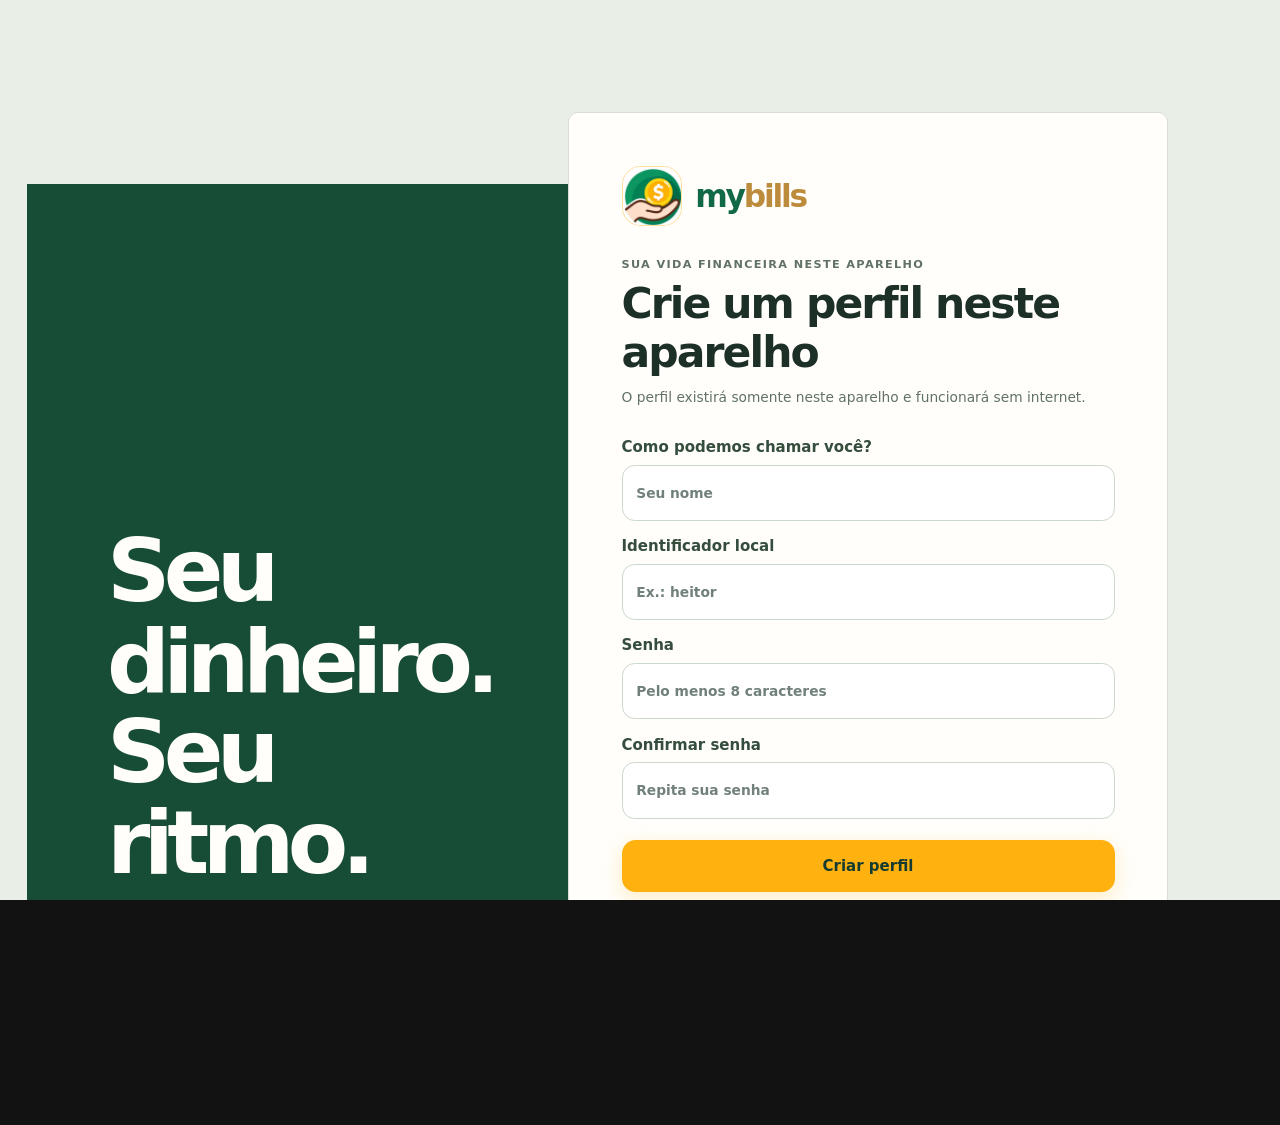
==== commit 84b36d22: "Refresh portfolio and embedded demos visual" ====
--- a/mybills/index.html
+++ b/mybills/index.html
@@ -8,6 +8,7 @@
   <title>mybills — Seu dinheiro, com clareza</title>
   <meta name="description" content="Protótipo offline para organizar receitas, despesas e simular o futuro financeiro." />
   <link rel="stylesheet" href="styles.css?v=20261004-15" />
+  <link rel="stylesheet" href="visual-refresh.css?v=1" />
 </head>
 <body>
   <section class="auth-gate" id="authGate" aria-labelledby="authTitle">
--- a/mybills/visual-refresh.css
+++ b/mybills/visual-refresh.css
@@ -0,0 +1,65 @@
+/* MyBills — a personal financial statement, 2026 */
+body[data-theme="light"]{--bg:#f7f6f1;--surface:#fffefa;--border:#dcded5;--text:#1d3027;--muted:#617168;--teal:#126947;--teal-dark:#0b5036;--mint:#e7efe7;--green:#12724b;--coral:#b65c4f;--gold:#be8a39;--gold-light:#d5ab64;--gold-soft:#faf1dc;--cream:#fffefa;background:#f7f6f1;color:#1d3027}
+body[data-theme="light"] .sidebar{width:248px;border-color:#d9ded5;background:#f0f3ed;padding:33px 17px}
+body[data-theme="light"] .brand{padding:0 11px 39px}.brand .brand-name{letter-spacing:-.065em}
+body[data-theme="light"] .nav-item{border-radius:6px;font-size:13px;min-height:45px}
+body[data-theme="light"] .nav-item.active{background:#dcebe0;color:#115b3d;box-shadow:inset 3px 0 #126947}
+body[data-theme="light"] .nav-item:hover{background:#e5ede6}
+body[data-theme="light"] .privacy-card{border-color:#d7e2d7;border-radius:7px;background:#fffefa}
+body[data-theme="light"] main{margin-left:248px;padding:0 clamp(22px,3.4vw,58px) 70px}
+body[data-theme="light"] .topbar{min-height:80px;margin:0 calc(clamp(22px,3.4vw,58px)*-1) 35px;padding:0 clamp(22px,3.4vw,58px);border-color:#d9ded5;background:#fffefa;backdrop-filter:none}
+body[data-theme="light"] .topbar h1{font-size:16px;letter-spacing:-.035em}
+body[data-theme="light"] .eyebrow{color:#587364;font-size:10px;letter-spacing:.13em}
+body[data-theme="light"] .primary-button{border-radius:6px;background:#126947;box-shadow:none;color:#fff}
+body[data-theme="light"] .primary-button:hover{background:#0d563a;box-shadow:none}
+body[data-theme="light"] .secondary-button,body[data-theme="light"] .icon-button{border-radius:6px;background:#fffefa}
+body[data-theme="light"] .month-control{margin-bottom:21px}.month-control strong{font-size:13px!important;letter-spacing:.02em}
+body[data-theme="light"] .hero-balance{min-height:245px;margin-bottom:0;padding:34px 38px;border:1px solid #124e36;border-radius:8px;background:#174d37;box-shadow:none;color:#fff}
+body[data-theme="light"] .hero-balance .balance-label{color:#d9eadf;font-size:12px;letter-spacing:.02em}
+body[data-theme="light"] .hero-balance .balance-label button{color:#d9eadf}
+body[data-theme="light"] .hero-balance .balance-line h2{color:#fff;font-size:clamp(40px,4.8vw,70px);letter-spacing:-.065em}
+body[data-theme="light"] .hero-balance p{color:#d7e7da;font-size:12px}
+body[data-theme="light"] .change-pill{background:#e2eddd;color:#19513a;border-radius:3px}
+body[data-theme="light"] .score-ring{background:conic-gradient(#d8bd77 var(--score),#46745b 0)}
+body[data-theme="light"] .score-ring:after{background:#174d37}
+body[data-theme="light"] .score-ring span{color:#fff}
+body[data-theme="light"] .health-score small{color:#d7e7da}
+body[data-theme="light"] .health-score strong{color:#fff}
+body[data-theme="light"] .metrics-grid{gap:0;margin:22px 0}
+body[data-theme="light"] .metric-card{min-height:142px;border:0;border-right:1px solid #d9ded5;border-radius:0;background:transparent;box-shadow:none;padding:14px 23px}
+body[data-theme="light"] .metric-card:first-child{padding-left:0}
+body[data-theme="light"] .metric-card:last-child{border-right:0}
+body[data-theme="light"] .metric-card strong{font-size:clamp(23px,2.4vw,34px);letter-spacing:-.055em}
+body[data-theme="light"] .metric-head{color:#52685a;font-size:12px}
+body[data-theme="light"] .metric-head i{border-radius:4px!important}
+body[data-theme="light"] .panel,body[data-theme="light"] .transaction-table-wrap{border:1px solid #d9ded5;border-radius:8px;background:#fffefa;box-shadow:none}
+body[data-theme="light"] .chart-panel{border:1px solid #d9ded5;background:#fffefa}
+body[data-theme="light"] .chart-panel h3{color:#1d3027}
+body[data-theme="light"] .chart-panel .eyebrow,body[data-theme="light"] .chart-panel .legend{color:#62766a}
+body[data-theme="light"] .chart{border-color:#e2e5db;background:repeating-linear-gradient(to bottom,transparent 0,transparent 43px,#e9eae2 44px)}
+body[data-theme="light"] .chart-group label{color:#62766a}
+body[data-theme="light"] .chart-panel .bar.income,body[data-theme="light"] .chart-panel .green-dot{background:#18734e}
+body[data-theme="light"] .chart-panel .bar.expense,body[data-theme="light"] .chart-panel .coral-dot{background:#c89852}
+body[data-theme="light"] .insight-card{border-radius:7px;background:#e6eee4;border-color:#cfdccf}
+body[data-theme="light"] .insight-mark{border-radius:5px;background:#c59b59;box-shadow:none}
+body[data-theme="light"] .section-heading{border-color:#d9ded5}
+body[data-theme="light"] .filter-pills{border-radius:6px}
+body[data-theme="light"] .filter-pills button.active{background:#dfece0;color:#155b3f}
+body[data-theme="light"] input,body[data-theme="light"] select{border-radius:5px;background:#fffefa}
+body[data-theme="light"] .modal{border-radius:9px}
+body[data-theme="dark"]{--bg:#151d18;--surface:#1e2b23;--border:#34473a;--text:#f3f1e9;--muted:#b3c0b5;--teal:#72c39a;background:#151d18}
+body[data-theme="dark"] .sidebar{background:#102017;border-color:#314438}
+body[data-theme="dark"] .hero-balance{border-radius:8px;background:#26523a;border-color:#50775a;box-shadow:none}
+body[data-theme="dark"] .metric-card,body[data-theme="dark"] .panel{border-radius:8px;box-shadow:none}
+body[data-theme="dark"] .chart-panel{background:#203b2c;border-color:#4d755a}
+body[data-theme="dark"] .topbar{background:#18251c;box-shadow:none}
+body[data-theme="dark"] .nav-item.active{border-radius:6px;box-shadow:inset 3px 0 #d1ae67;background:#31422e;color:#f8e0a5}
+body[data-theme="dark"] .primary-button{border-radius:6px;box-shadow:none}
+.auth-gate{background:#e9eee6;grid-template-columns:minmax(0,1fr) minmax(390px,480px);gap:5vw;padding:7vw}
+.auth-gate::before{content:"Seu dinheiro.\A Seu ritmo.";white-space:pre-line;display:flex;align-items:flex-end;min-height:500px;padding:5vw;background:#174d37;color:#fffefa;font-size:clamp(42px,5.5vw,88px);font-weight:800;line-height:1.03;letter-spacing:-.075em}
+.auth-card{width:100%;padding:42px;border:1px solid #d9ded5;border-radius:8px;background:#fffefa;color:#1d3027;box-shadow:none}
+.auth-brand .brand-name b{color:#126947}.auth-brand .brand-name em{color:#bd8b3c}
+.auth-card h1{color:#1d3027;font-size:34px}.auth-card .eyebrow,.auth-copy,.auth-security{color:#617168}.auth-card label{color:#354d3d;font-size:12px}.auth-card input{border-color:#ccd8ce;background:#fff;color:#1d3027}.auth-switch{color:#126947;font-size:12px}
+@media(max-width:980px){.auth-gate{grid-template-columns:1fr;place-items:center;padding:24px}.auth-gate::before{display:none}.auth-card{max-width:460px}}
+@media(max-width:720px){body[data-theme="light"] main{margin-left:0}body[data-theme="light"] .metrics-grid{gap:9px}body[data-theme="light"] .metric-card{border:1px solid #d9ded5;border-radius:6px;background:#fffefa;padding:16px}body[data-theme="light"] .metric-card:first-child{padding-left:16px}}
+@media(max-width:620px){body[data-theme="light"] .topbar{min-height:65px;margin-bottom:22px}body[data-theme="light"] .hero-balance{min-height:0;padding:26px 22px}body[data-theme="light"] .hero-balance .balance-line h2{font-size:42px}.auth-card{padding:28px 23px}}
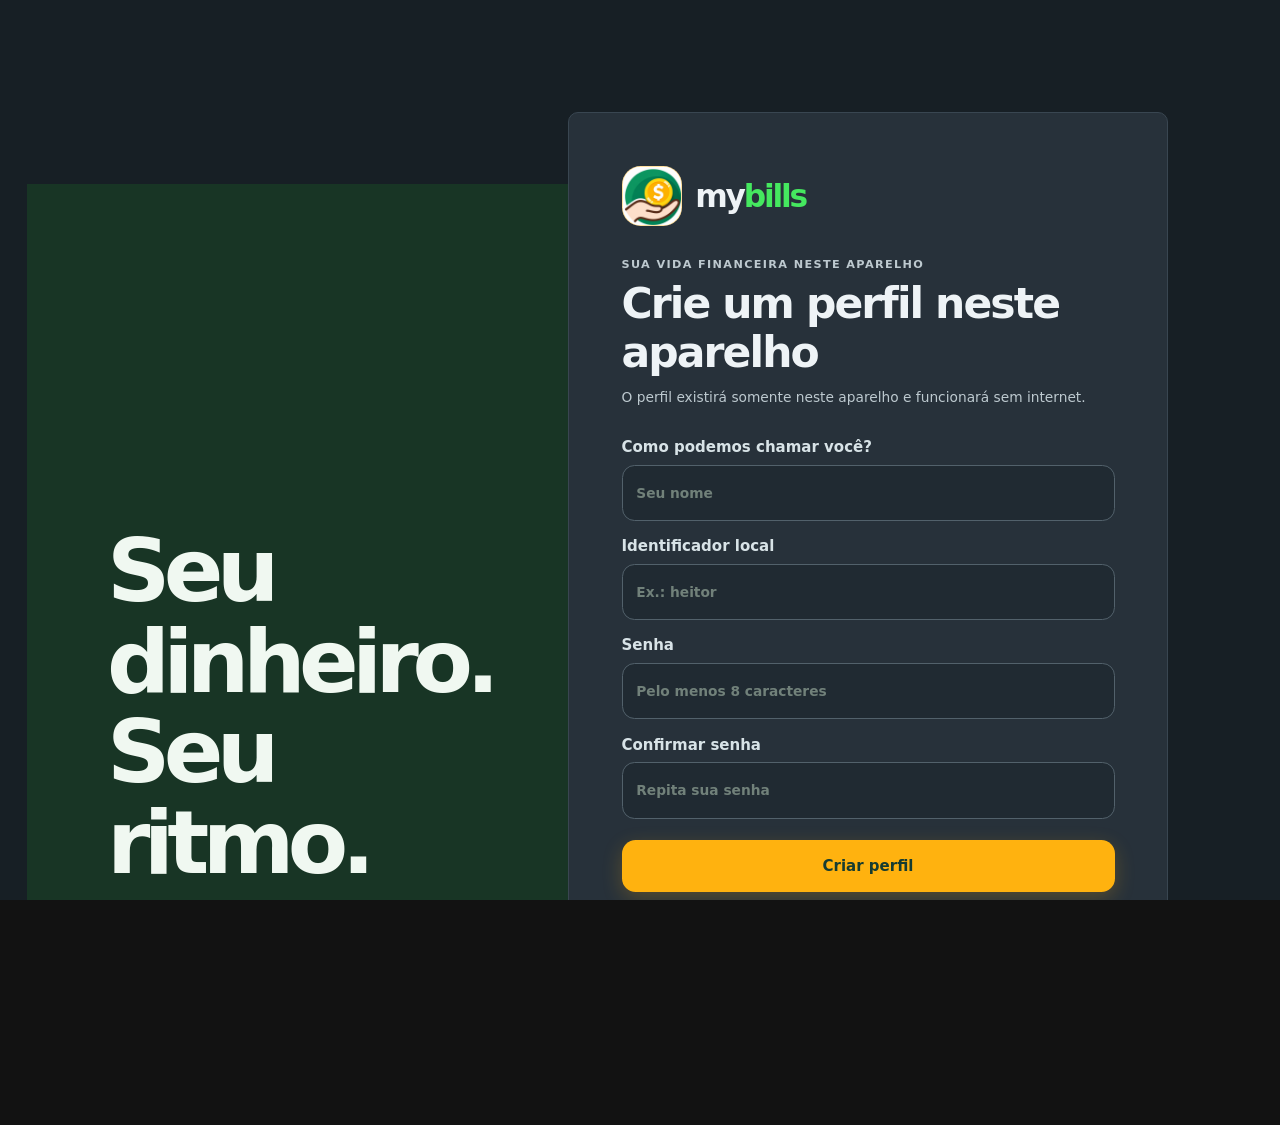
==== commit 734a48e0: "feat: update portfolio and embedded product demos" ====
--- a/mybills/index.html
+++ b/mybills/index.html
@@ -8,7 +8,7 @@
   <title>mybills — Seu dinheiro, com clareza</title>
   <meta name="description" content="Protótipo offline para organizar receitas, despesas e simular o futuro financeiro." />
   <link rel="stylesheet" href="styles.css?v=20261004-15" />
-  <link rel="stylesheet" href="visual-refresh.css?v=1" />
+  <link rel="stylesheet" href="visual-refresh.css?v=2" />
 </head>
 <body>
   <section class="auth-gate" id="authGate" aria-labelledby="authTitle">
@@ -260,6 +260,6 @@
   </div>
 
   <div class="toast" id="toast" role="status"></div>
-  <script src="app.js?v=20261005-1"></script>
+  <script src="app.js?v=20261024-1"></script>
 </body>
 </html>
--- a/mybills/visual-refresh.css
+++ b/mybills/visual-refresh.css
@@ -63,3 +63,59 @@
 @media(max-width:980px){.auth-gate{grid-template-columns:1fr;place-items:center;padding:24px}.auth-gate::before{display:none}.auth-card{max-width:460px}}
 @media(max-width:720px){body[data-theme="light"] main{margin-left:0}body[data-theme="light"] .metrics-grid{gap:9px}body[data-theme="light"] .metric-card{border:1px solid #d9ded5;border-radius:6px;background:#fffefa;padding:16px}body[data-theme="light"] .metric-card:first-child{padding-left:16px}}
 @media(max-width:620px){body[data-theme="light"] .topbar{min-height:65px;margin-bottom:22px}body[data-theme="light"] .hero-balance{min-height:0;padding:26px 22px}body[data-theme="light"] .hero-balance .balance-line h2{font-size:42px}.auth-card{padding:28px 23px}}
+
+/* Marca padrão: grafite, azul ardósia e verde vivo. */
+body[data-theme="dark"]{--bg:#1d242b;--surface:#27313a;--border:#394651;--text:#eef3f6;--muted:#b4c0c7;--teal:#45e85f;--teal-dark:#183525;--mint:#183525;--green:#45e85f;--coral:#ee9989;--gold:#45e85f;--gold-light:#85ef96;--gold-soft:#183525;--cream:#27313a;background:#1d242b;color:#eef3f6}
+body[data-theme="dark"] .sidebar{border-color:#394651;background:#171f25;padding:33px 17px}
+body[data-theme="dark"] .brand{padding:0 11px 39px}.brand .brand-name{letter-spacing:-.065em}
+body[data-theme="dark"] .nav-item{min-height:45px;border-radius:6px;color:#c2cdd2;font-size:13px}
+body[data-theme="dark"] .nav-item:hover{background:#27313a;color:#eef3f6}
+body[data-theme="dark"] .nav-item.active{border-radius:6px;background:#183525;color:#a9f7b5;box-shadow:inset 3px 0 #45e85f}
+body[data-theme="dark"] .privacy-card{border:1px solid #394651;border-radius:7px;background:#27313a}
+body[data-theme="dark"] .privacy-icon{color:#45e85f}
+body[data-theme="dark"] main{margin-left:var(--sidebar);padding:0 clamp(22px,3.4vw,58px) 70px}
+body[data-theme="dark"] .topbar{min-height:80px;margin:0 calc(clamp(22px,3.4vw,58px)*-1) 35px;padding:0 clamp(22px,3.4vw,58px);border-color:#394651;background:#171f25;box-shadow:none;backdrop-filter:none}
+body[data-theme="dark"] .topbar h1{font-size:16px;letter-spacing:-.035em}
+body[data-theme="dark"] .eyebrow{color:#a7bbb2;font-size:10px;letter-spacing:.13em}
+body[data-theme="dark"] .primary-button{border-radius:6px;background:#45e85f;color:#102016;box-shadow:none}
+body[data-theme="dark"] .primary-button:hover{background:#78f48c;box-shadow:none}
+body[data-theme="dark"] .secondary-button,body[data-theme="dark"] .icon-button{border-color:#52616b;border-radius:6px;background:#27313a;color:#eef3f6}
+body[data-theme="dark"] .month-control{margin-bottom:21px}body[data-theme="dark"] .month-control strong{font-size:13px!important;letter-spacing:.02em;color:#cdd8dd}
+body[data-theme="dark"] .hero-balance{min-height:245px;margin-bottom:0;padding:34px 38px;border:1px solid #315a3f;border-radius:8px;background:#183525;box-shadow:none;color:#f2f8f3}
+body[data-theme="dark"] .hero-balance .balance-label{color:#c3e2c7;font-size:12px;letter-spacing:.02em}
+body[data-theme="dark"] .hero-balance .balance-line h2{color:#f3f8f4;font-size:clamp(40px,4.8vw,70px);letter-spacing:-.065em}
+body[data-theme="dark"] .hero-balance p{color:#b6d3bc;font-size:12px}
+body[data-theme="dark"] .change-pill{border-radius:3px;background:#285b37;color:#aff6b9}
+body[data-theme="dark"] .score-ring{background:conic-gradient(#45e85f var(--score),#345742 0)}
+body[data-theme="dark"] .score-ring:after{background:#183525}
+body[data-theme="dark"] .score-ring span{color:#edf8ef}
+body[data-theme="dark"] .health-score small{color:#b8d5c0}
+body[data-theme="dark"] .metrics-grid{gap:0;margin:22px 0}
+body[data-theme="dark"] .metric-card{min-height:142px;padding:14px 23px;border:0;border-right:1px solid #394651;border-radius:0;background:transparent;box-shadow:none}
+body[data-theme="dark"] .metric-card:first-child{padding-left:0}body[data-theme="dark"] .metric-card:last-child{border-right:0}
+body[data-theme="dark"] .metric-card strong{font-size:clamp(23px,2.4vw,34px);letter-spacing:-.055em}
+body[data-theme="dark"] .metric-head{color:#bfccd0;font-size:12px}
+body[data-theme="dark"] .metric-head i{border-radius:4px!important}
+body[data-theme="dark"] .panel,body[data-theme="dark"] .transaction-table-wrap{border:1px solid #394651;border-radius:8px;background:#27313a;box-shadow:none}
+body[data-theme="dark"] .chart-panel{border-color:#394651;background:#27313a}
+body[data-theme="dark"] .chart-panel h3{color:#eef3f6}
+body[data-theme="dark"] .chart-panel .eyebrow,body[data-theme="dark"] .chart-panel .legend{color:#bdc9d0}
+body[data-theme="dark"] .chart{border-color:#44525d;background:repeating-linear-gradient(to bottom,transparent 0,transparent 43px,#394651 44px)}
+body[data-theme="dark"] .chart-group label{color:#b9c7ce}
+body[data-theme="dark"] .chart-panel .bar.income,body[data-theme="dark"] .chart-panel .green-dot{background:#45e85f}
+body[data-theme="dark"] .chart-panel .bar.expense,body[data-theme="dark"] .chart-panel .coral-dot{background:#ee9989}
+body[data-theme="dark"] .insight-card{border-color:#3d5b46;border-radius:7px;background:#22362c}
+body[data-theme="dark"] .insight-mark{border-radius:5px;background:#45e85f;color:#102016;box-shadow:none}
+body[data-theme="dark"] .insight-card span,body[data-theme="dark"] .insight-card button{color:#8df29e}
+body[data-theme="dark"] .filter-pills{border-color:#394651;border-radius:6px;background:#27313a}
+body[data-theme="dark"] .filter-pills button.active{background:#183525;color:#a5f4b2}
+body[data-theme="dark"] input,body[data-theme="dark"] select{border-color:#52616b;border-radius:5px;background:#202a32;color:#eef3f6}
+body[data-theme="dark"] .modal{border-radius:9px;background:#27313a}
+.auth-gate{background:#171f25}
+.auth-gate::before{background:#183525;color:#f0f8f1}
+.auth-card{border-color:#394651;background:#27313a;color:#eef3f6}
+.auth-brand .brand-name b{color:#eef3f6}.auth-brand .brand-name em{color:#45e85f}
+.auth-card h1{color:#eef3f6}.auth-card .eyebrow,.auth-copy,.auth-security{color:#bdc9cf}.auth-card label{color:#d8e3e7}
+.auth-card input{border-color:#52616b;background:#202a32;color:#eef3f6}.auth-switch{color:#86f399}
+@media(max-width:720px){body[data-theme="dark"] main{margin-left:0}body[data-theme="dark"] .metrics-grid{gap:9px}body[data-theme="dark"] .metric-card{border:1px solid #394651;border-radius:6px;background:#27313a;padding:16px}body[data-theme="dark"] .metric-card:first-child{padding-left:16px}}
+@media(max-width:620px){body[data-theme="dark"] .topbar{min-height:65px;margin-bottom:22px}body[data-theme="dark"] .hero-balance{min-height:0;padding:26px 22px}body[data-theme="dark"] .hero-balance .balance-line h2{font-size:42px}}
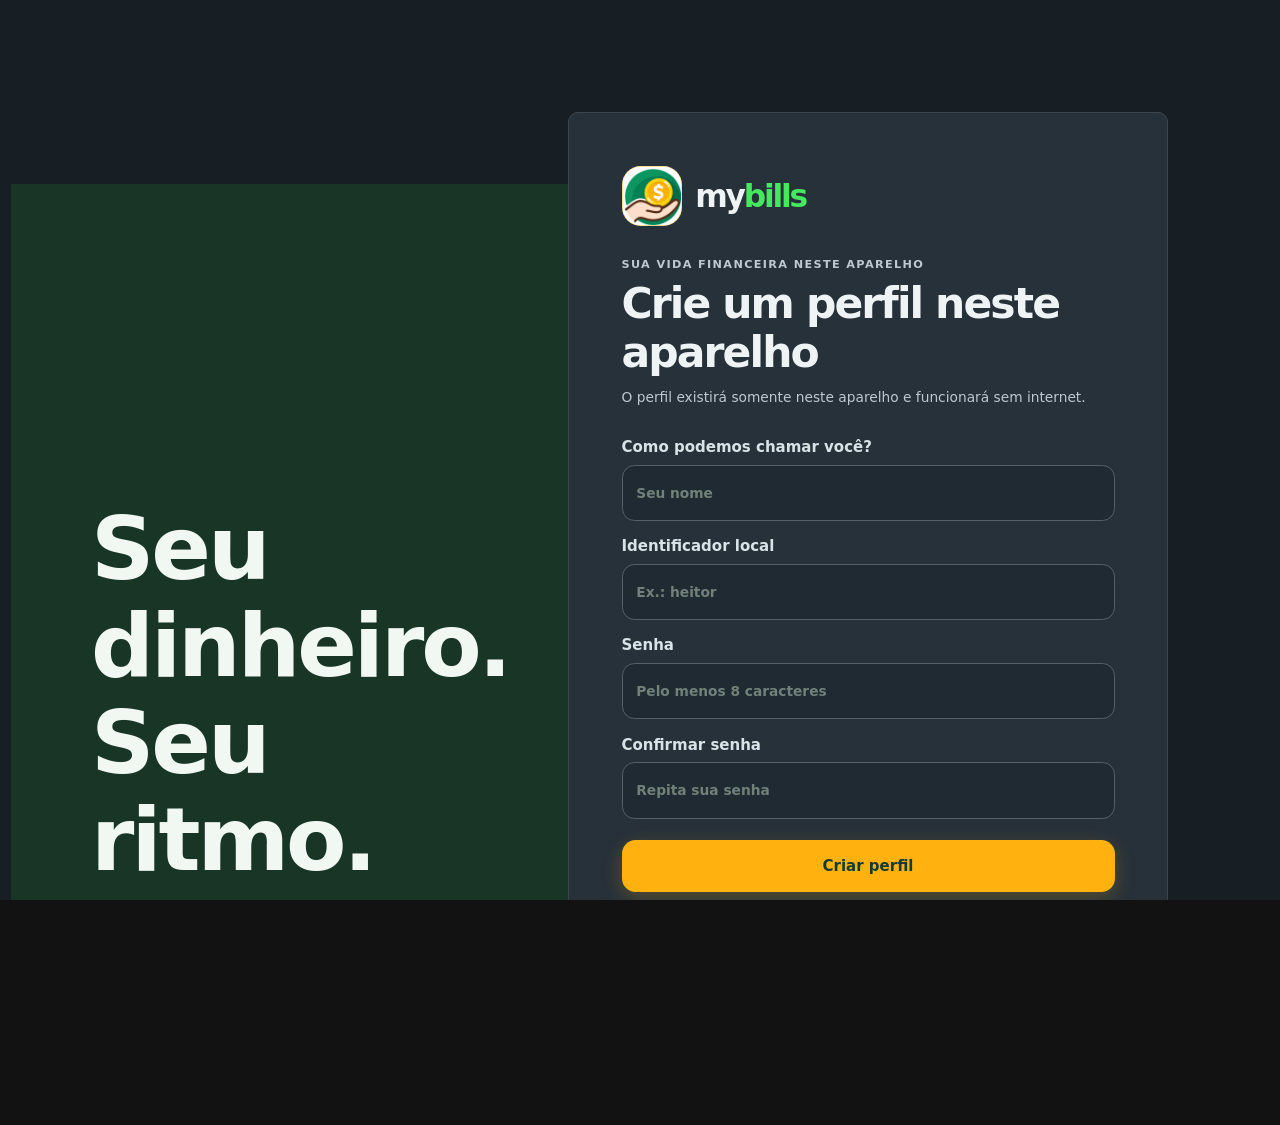
==== commit b4aa36e7: "Refresh typography in embedded product demos" ====
--- a/mybills/index.html
+++ b/mybills/index.html
@@ -8,7 +8,7 @@
   <title>mybills — Seu dinheiro, com clareza</title>
   <meta name="description" content="Protótipo offline para organizar receitas, despesas e simular o futuro financeiro." />
   <link rel="stylesheet" href="styles.css?v=20261004-15" />
-  <link rel="stylesheet" href="visual-refresh.css?v=2" />
+  <link rel="stylesheet" href="visual-refresh.css?v=3" />
 </head>
 <body>
   <section class="auth-gate" id="authGate" aria-labelledby="authTitle">
--- a/mybills/visual-refresh.css
+++ b/mybills/visual-refresh.css
@@ -119,3 +119,10 @@
 .auth-card input{border-color:#52616b;background:#202a32;color:#eef3f6}.auth-switch{color:#86f399}
 @media(max-width:720px){body[data-theme="dark"] main{margin-left:0}body[data-theme="dark"] .metrics-grid{gap:9px}body[data-theme="dark"] .metric-card{border:1px solid #394651;border-radius:6px;background:#27313a;padding:16px}body[data-theme="dark"] .metric-card:first-child{padding-left:16px}}
 @media(max-width:620px){body[data-theme="dark"] .topbar{min-height:65px;margin-bottom:22px}body[data-theme="dark"] .hero-balance{min-height:0;padding:26px 22px}body[data-theme="dark"] .hero-balance .balance-line h2{font-size:42px}}
+
+/* Números e títulos preservam destaque sem letras comprimidas. */
+.brand .brand-name{letter-spacing:-.025em}
+body[data-theme] .topbar h1{letter-spacing:-.015em;line-height:1.3}
+body[data-theme] .hero-balance .balance-line h2{letter-spacing:-.025em;line-height:1.1}
+body[data-theme] .metric-card strong{letter-spacing:-.02em}
+.auth-gate::before{letter-spacing:-.035em;line-height:1.1}
